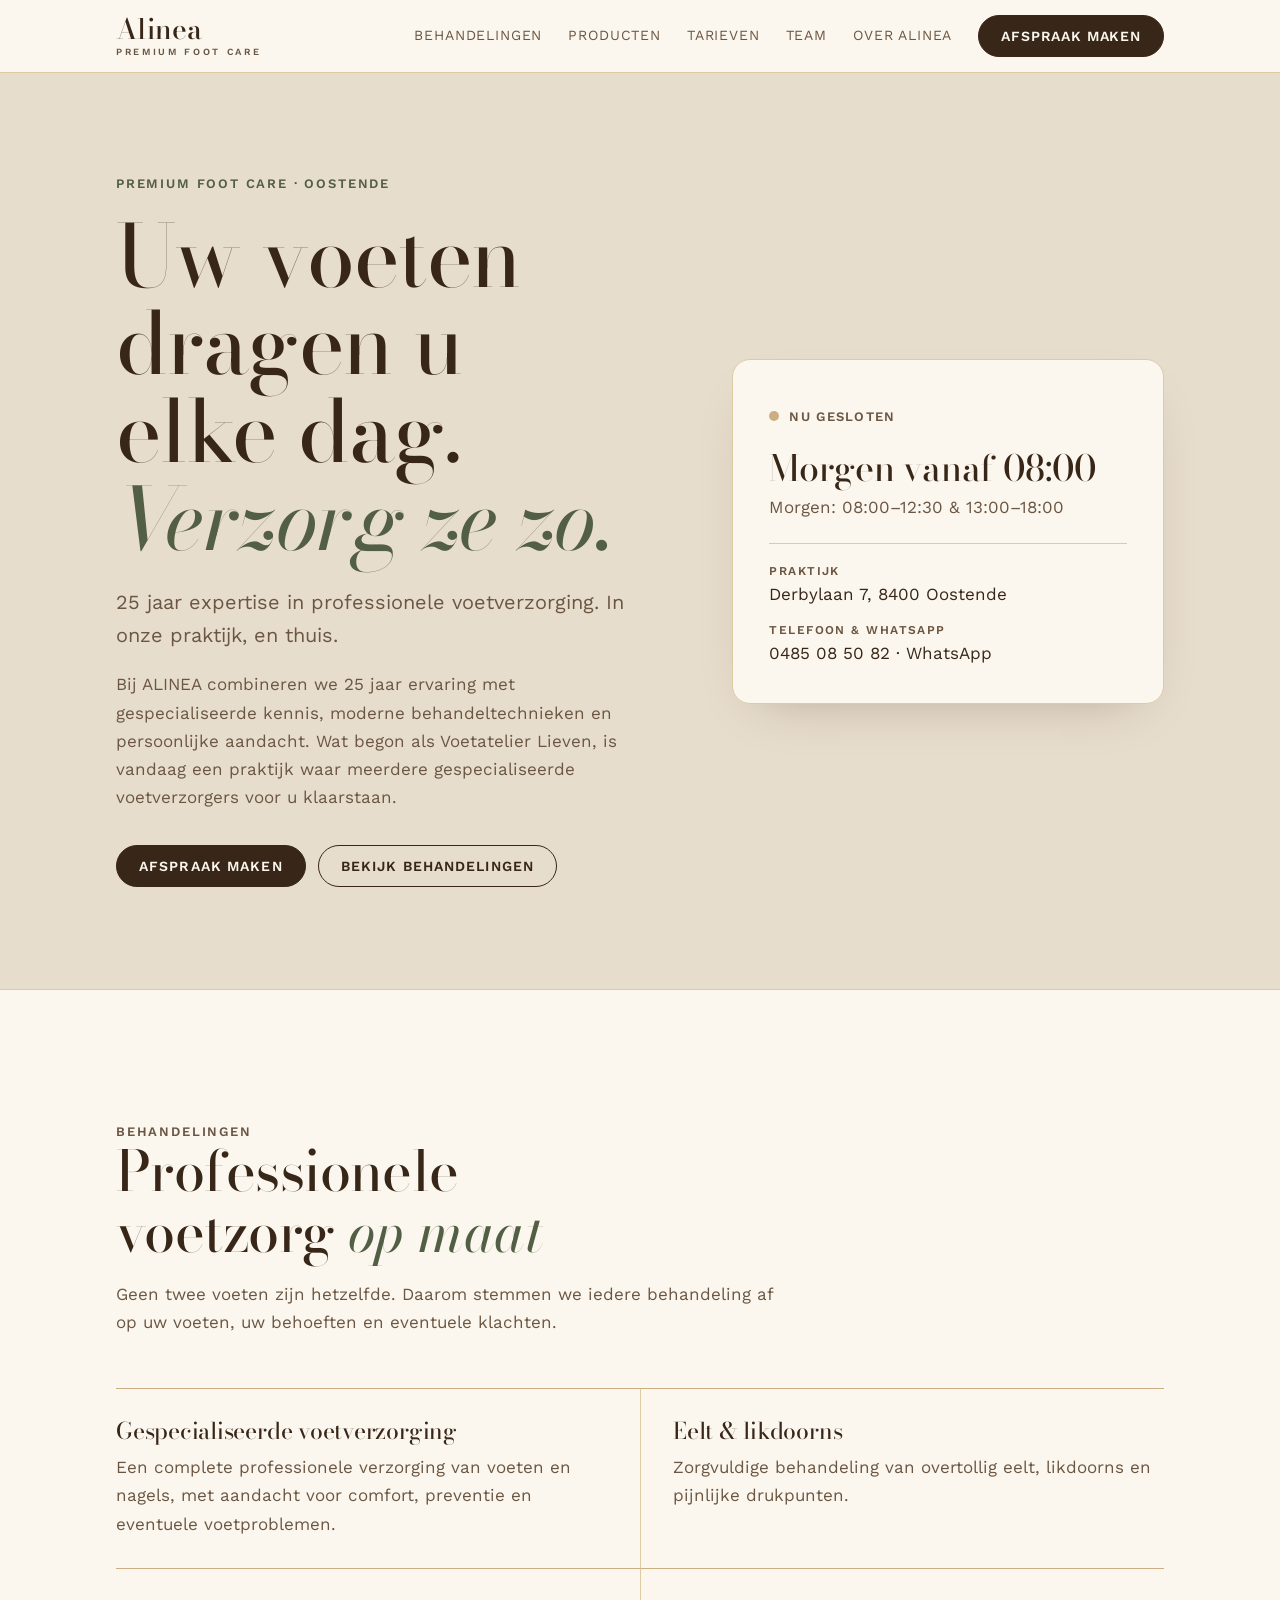
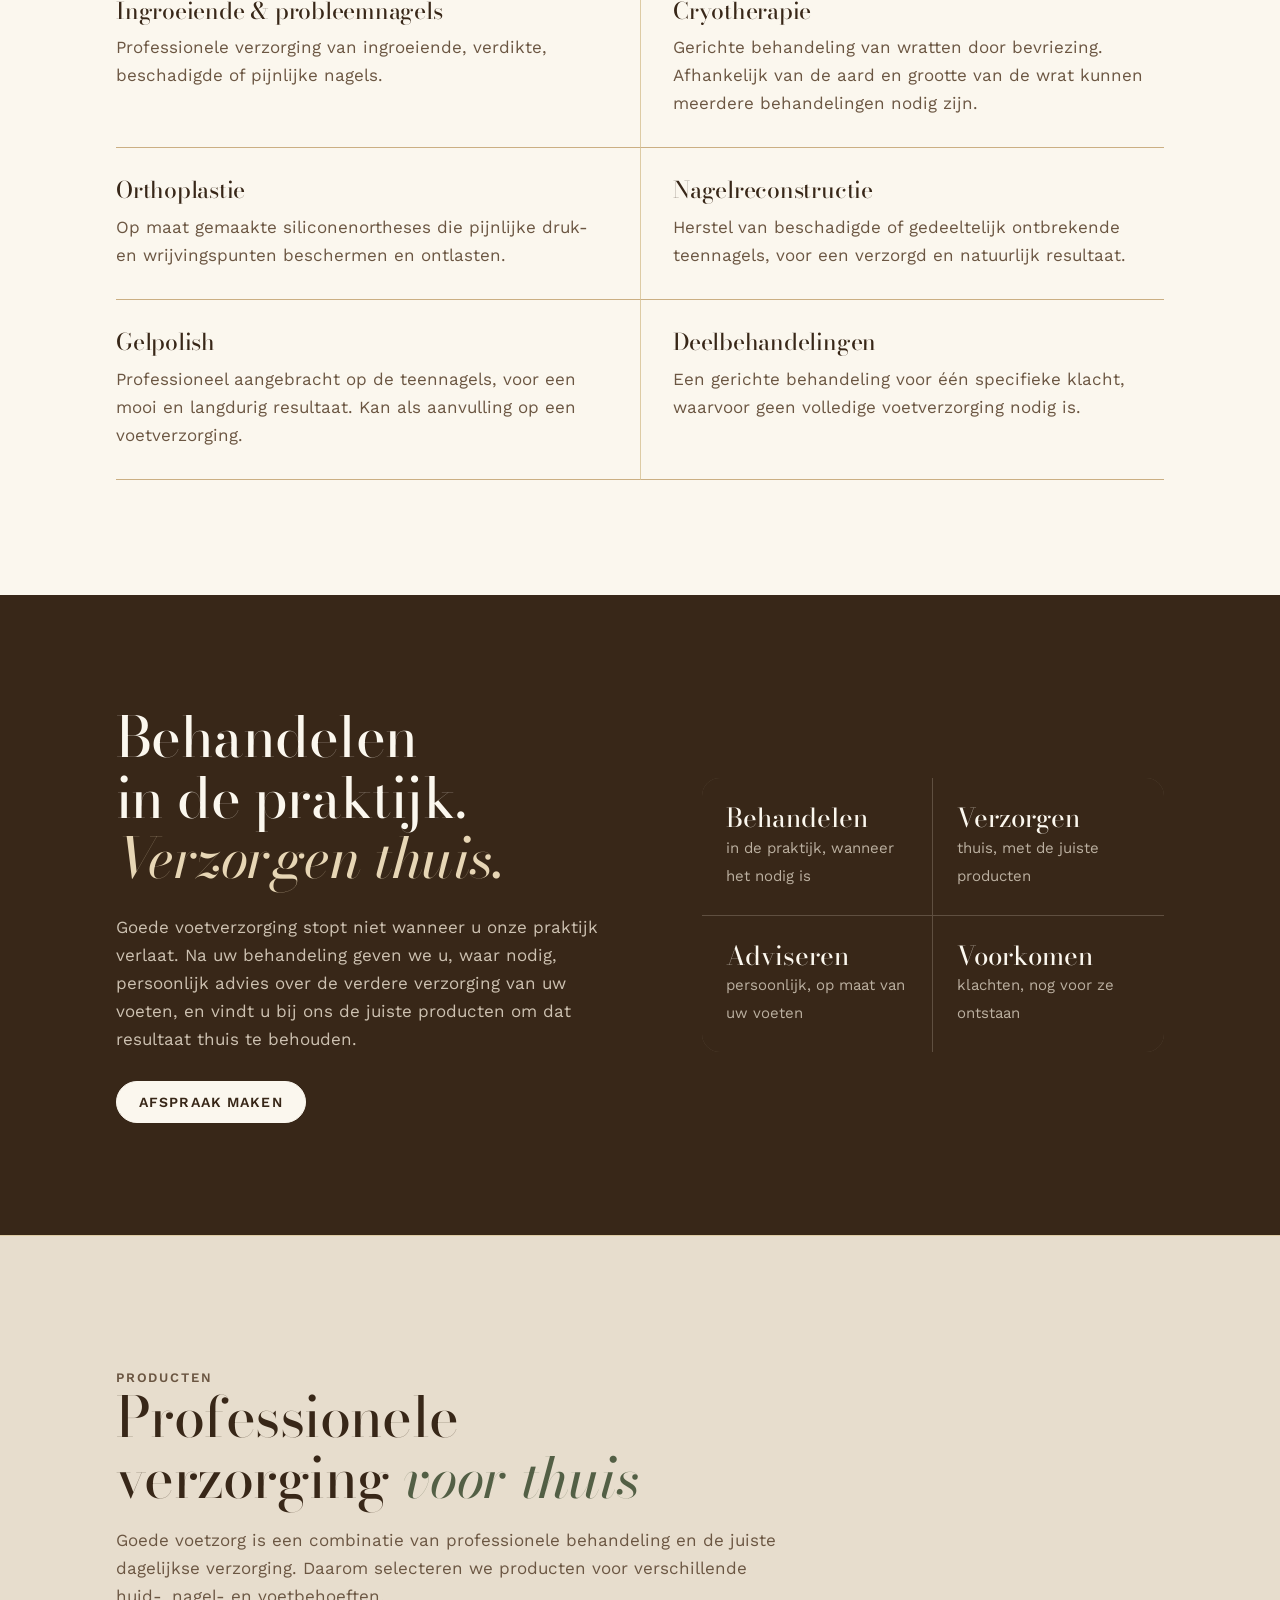
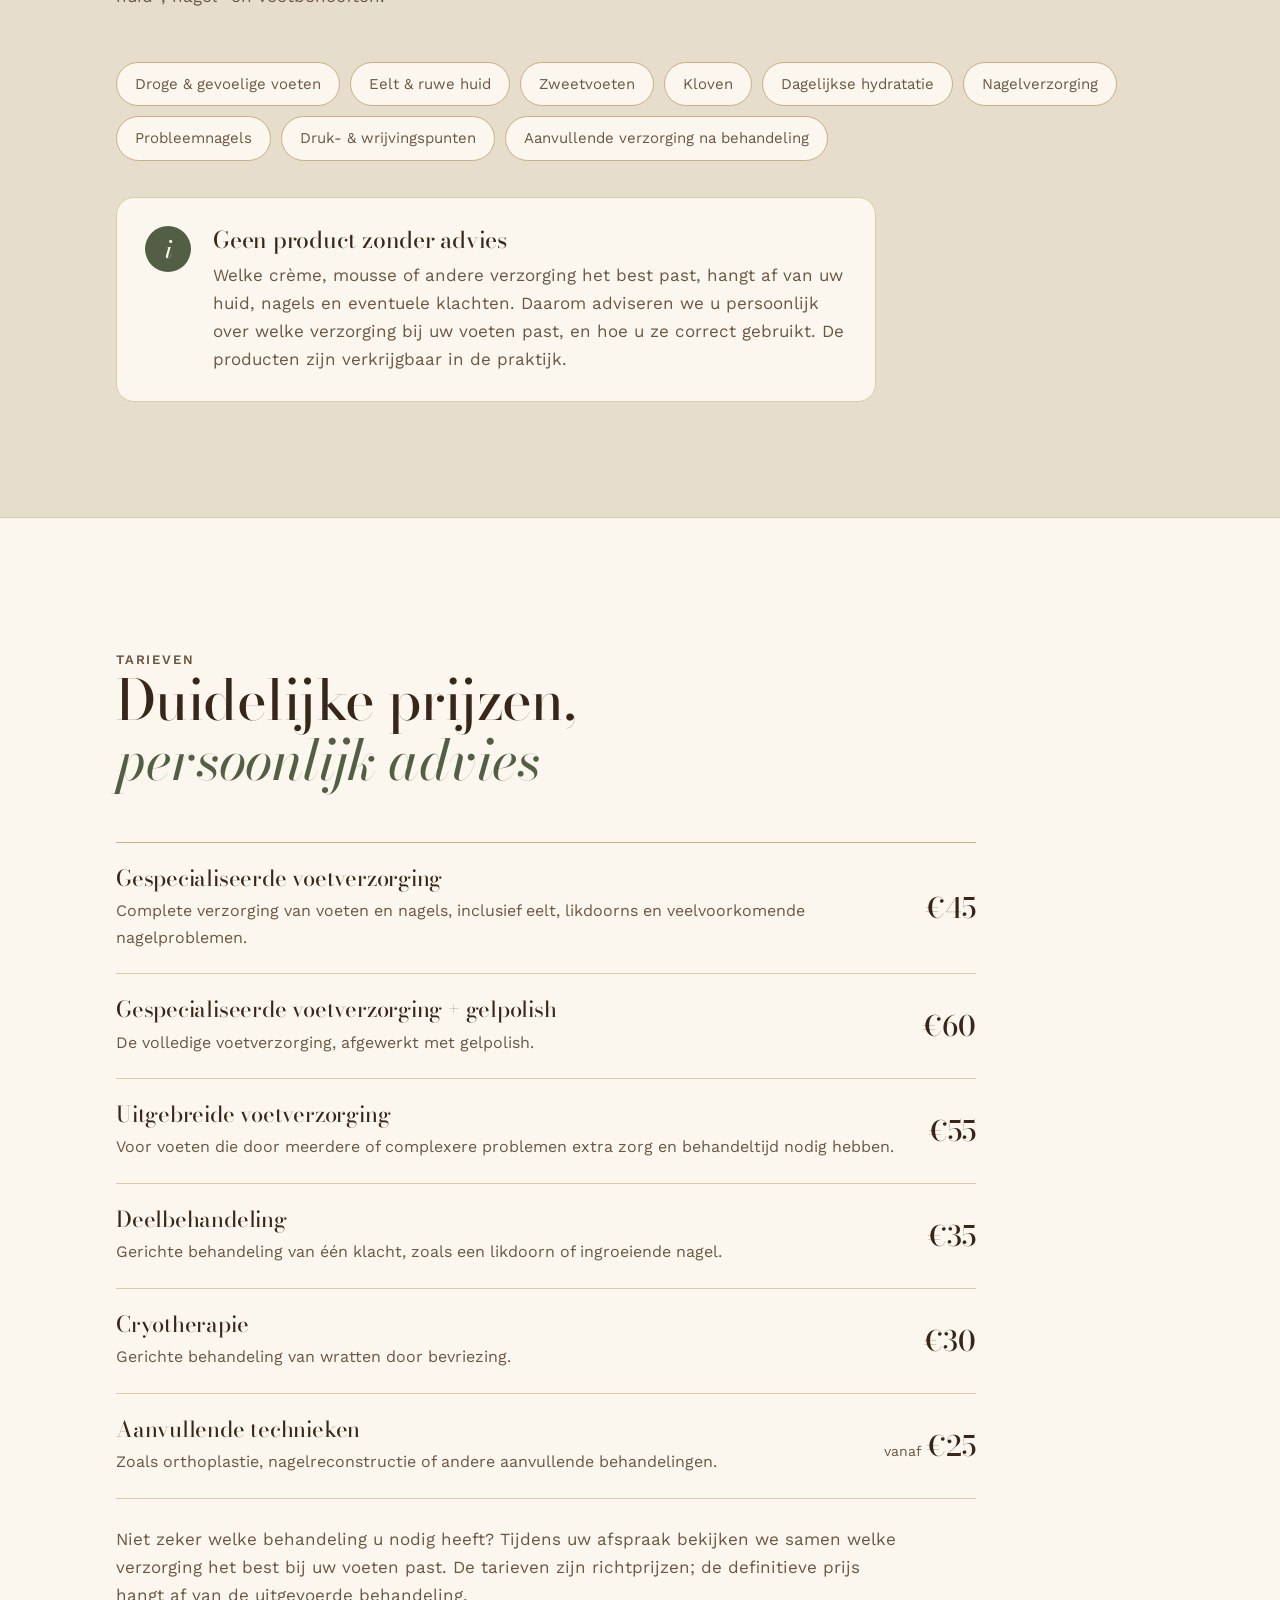
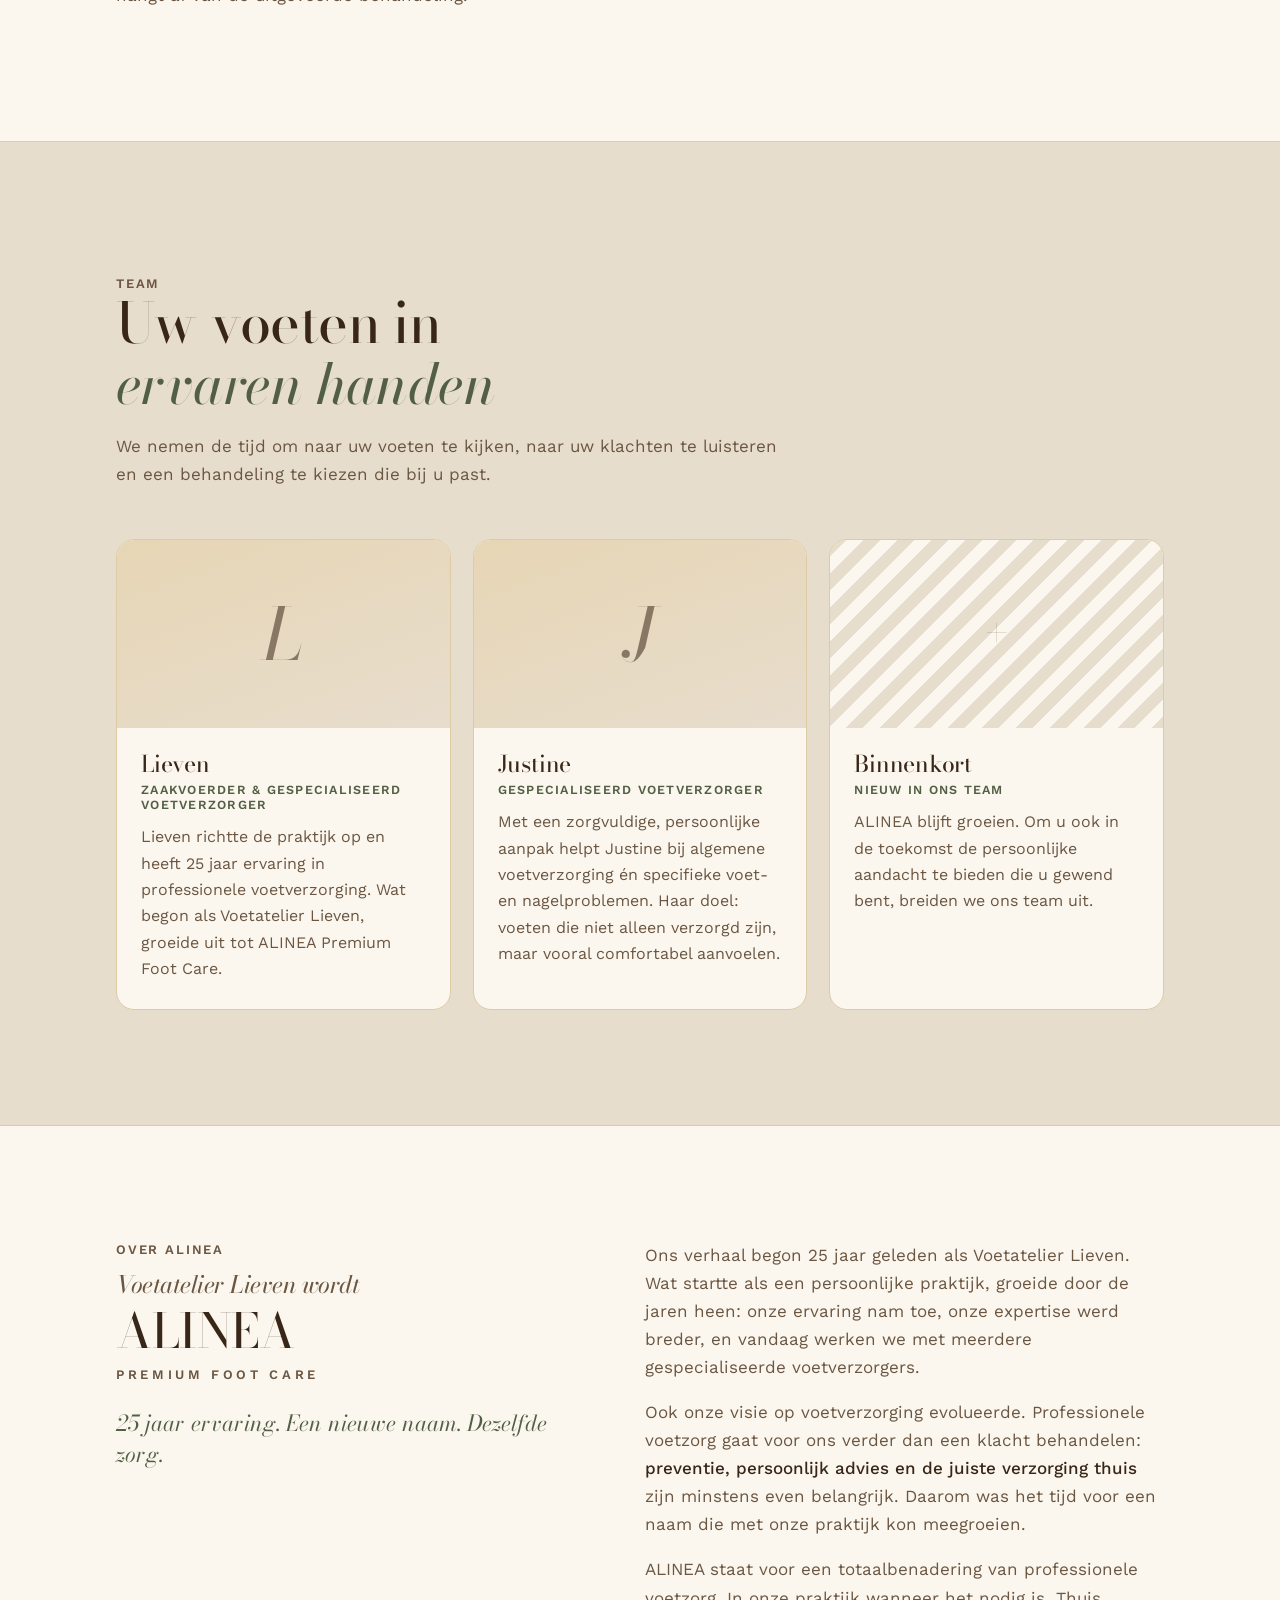
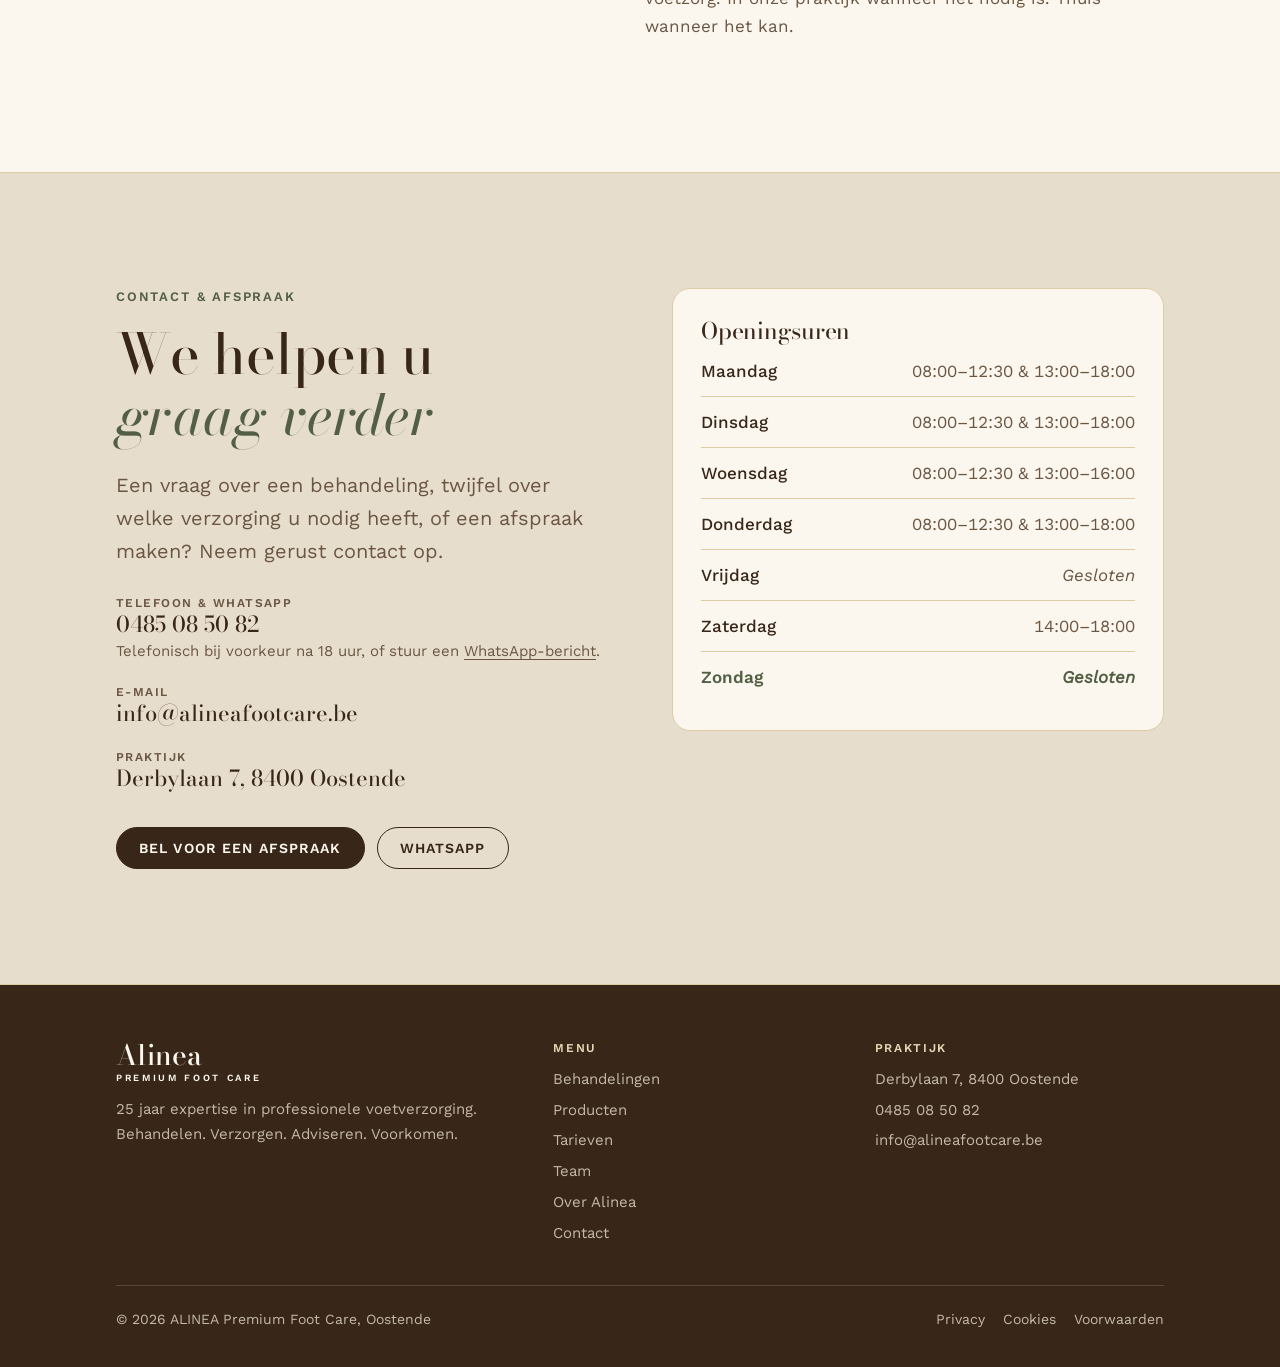
==== index.html @ 74b23170 "Nieuwe site ALINEA Premium Foot Care Statische site op basis van de vorige index2.html: zelfde inhou" ====
<!doctype html>
<html lang="nl-BE">
<head>
<meta charset="utf-8">
<meta name="viewport" content="width=device-width, initial-scale=1">
<title>ALINEA Premium Foot Care — Voetverzorging in Oostende</title>
<meta name="description" content="ALINEA Premium Foot Care in Oostende: 25 jaar expertise in professionele voetverzorging. Eelt en likdoorns, ingroeiende nagels, cryotherapie, orthoplastie, nagelreconstructie en gelpolish. Voorheen Voetatelier Lieven.">
<link rel="canonical" href="https://www.alineafootcare.be/">
<meta property="og:type" content="website">
<meta property="og:locale" content="nl_BE">
<meta property="og:url" content="https://www.alineafootcare.be/">
<meta property="og:title" content="ALINEA Premium Foot Care — Oostende">
<meta property="og:description" content="25 jaar expertise in professionele voetverzorging, in Oostende. Behandelen, verzorgen, adviseren, voorkomen.">
<meta property="og:image" content="https://www.alineafootcare.be/og-image.jpg">
<meta property="og:image:width" content="1200">
<meta property="og:image:height" content="630">
<meta name="twitter:card" content="summary_large_image">
<meta name="theme-color" content="#e7ddcd">
<link rel="icon" href="./favicon.ico" sizes="32x32 48x48">
<link rel="icon" href="./favicon.svg" type="image/svg+xml">
<link rel="apple-touch-icon" href="./apple-touch-icon.png">
<link rel="manifest" href="./site.webmanifest">
<link rel="preload" href="./assets/fonts/bodoni-moda.woff2" as="font" type="font/woff2" crossorigin>
<link rel="preload" href="./assets/fonts/work-sans.woff2" as="font" type="font/woff2" crossorigin>
<link rel="stylesheet" href="./assets/style.css">
<script src="./assets/site.js" defer></script>
<script type="application/ld+json">
{
  "@context": "https://schema.org",
  "@type": "HealthAndBeautyBusiness",
  "name": "ALINEA Premium Foot Care",
  "alternateName": "Voetatelier Lieven",
  "url": "https://www.alineafootcare.be/",
  "image": "https://www.alineafootcare.be/og-image.jpg",
  "logo": "https://www.alineafootcare.be/icon-512.png",
  "telephone": "+32485085082",
  "email": "info@alineafootcare.be",
  "priceRange": "€25–€60",
  "address": { "@type": "PostalAddress", "streetAddress": "Derbylaan 7", "postalCode": "8400", "addressLocality": "Oostende", "addressCountry": "BE" },
  "openingHoursSpecification": [
    { "@type": "OpeningHoursSpecification", "dayOfWeek": ["Monday", "Tuesday", "Thursday"], "opens": "08:00", "closes": "12:30" },
    { "@type": "OpeningHoursSpecification", "dayOfWeek": ["Monday", "Tuesday", "Thursday"], "opens": "13:00", "closes": "18:00" },
    { "@type": "OpeningHoursSpecification", "dayOfWeek": ["Wednesday"], "opens": "08:00", "closes": "12:30" },
    { "@type": "OpeningHoursSpecification", "dayOfWeek": ["Wednesday"], "opens": "13:00", "closes": "16:00" },
    { "@type": "OpeningHoursSpecification", "dayOfWeek": ["Saturday"], "opens": "14:00", "closes": "18:00" }
  ]
}
</script>
</head>
<body>
<a class="skip" href="#main">Naar de inhoud</a>

<header class="site-head">
  <div class="wrap">
    <a class="brand" href="#top" aria-label="ALINEA Premium Foot Care, naar boven"><b>Alinea</b><small>PREMIUM FOOT CARE</small></a>
    <button class="menu-toggle" type="button" aria-expanded="false" aria-controls="nav">Menu</button>
    <nav class="nav" id="nav" aria-label="Hoofdnavigatie">
      <a href="#behandelingen">Behandelingen</a>
      <a href="#producten">Producten</a>
      <a href="#tarieven">Tarieven</a>
      <a href="#team">Team</a>
      <a href="#over">Over Alinea</a>
      <a class="btn" href="#contact">Afspraak maken</a>
    </nav>
  </div>
</header>

<main id="main">

  <section class="hero" id="top" aria-labelledby="h-hero">
    <div class="wrap">
      <div>
        <p class="eyebrow">Premium Foot Care · Oostende</p>
        <h1 id="h-hero">Uw voeten dragen u elke dag. <em>Verzorg ze zo.</em></h1>
        <p class="lede">25 jaar expertise in professionele voetverzorging. In onze praktijk, en thuis.</p>
        <p>Bij ALINEA combineren we 25 jaar ervaring met gespecialiseerde kennis, moderne behandeltechnieken en persoonlijke aandacht. Wat begon als Voetatelier Lieven, is vandaag een praktijk waar meerdere gespecialiseerde voetverzorgers voor u klaarstaan.</p>
        <div class="cta">
          <a class="btn" href="#contact">Afspraak maken</a>
          <a class="btn ghost" href="#behandelingen">Bekijk behandelingen</a>
        </div>
      </div>

      <aside class="today" data-today aria-label="Openingsuren en contact">
        <p class="state">Openingsuren</p>
        <h2>Ma, di, do 08:00–18:00</h2>
        <p class="hours">Wo tot 16:00 · za 14:00–18:00 · middagpauze 12:30–13:00</p>
        <dl>
          <div><dt>Praktijk</dt><dd><a href="https://www.google.com/maps/search/?api=1&amp;query=Derbylaan+7+8400+Oostende" rel="noopener">Derbylaan 7, 8400 Oostende</a></dd></div>
          <div><dt>Telefoon &amp; WhatsApp</dt><dd><a href="tel:+32485085082">0485 08 50 82</a> · <a href="https://wa.me/32485085082" rel="noopener">WhatsApp</a></dd></div>
        </dl>
      </aside>
    </div>
  </section>

  <section class="section" id="behandelingen" aria-labelledby="h-beh">
    <div class="wrap">
      <div class="section-head">
        <p class="eyebrow">Behandelingen</p>
        <h2 id="h-beh">Professionele voetzorg <em>op maat</em></h2>
        <p>Geen twee voeten zijn hetzelfde. Daarom stemmen we iedere behandeling af op uw voeten, uw behoeften en eventuele klachten.</p>
      </div>
      <ul class="treatments">
        <li><h3>Gespecialiseerde voetverzorging</h3><p>Een complete professionele verzorging van voeten en nagels, met aandacht voor comfort, preventie en eventuele voetproblemen.</p></li>
        <li><h3>Eelt &amp; likdoorns</h3><p>Zorgvuldige behandeling van overtollig eelt, likdoorns en pijnlijke drukpunten.</p></li>
        <li><h3>Ingroeiende &amp; probleemnagels</h3><p>Professionele verzorging van ingroeiende, verdikte, beschadigde of pijnlijke nagels.</p></li>
        <li><h3>Cryotherapie</h3><p>Gerichte behandeling van wratten door bevriezing. Afhankelijk van de aard en grootte van de wrat kunnen meerdere behandelingen nodig zijn.</p></li>
        <li><h3>Orthoplastie</h3><p>Op maat gemaakte siliconenortheses die pijnlijke druk- en wrijvingspunten beschermen en ontlasten.</p></li>
        <li><h3>Nagelreconstructie</h3><p>Herstel van beschadigde of gedeeltelijk ontbrekende teennagels, voor een verzorgd en natuurlijk resultaat.</p></li>
        <li><h3>Gelpolish</h3><p>Professioneel aangebracht op de teennagels, voor een mooi en langdurig resultaat. Kan als aanvulling op een voetverzorging.</p></li>
        <li><h3>Deelbehandelingen</h3><p>Een gerichte behandeling voor één specifieke klacht, waarvoor geen volledige voetverzorging nodig is.</p></li>
      </ul>
    </div>
  </section>

  <section class="band" aria-labelledby="h-band">
    <div class="wrap">
      <div>
        <h2 id="h-band">Behandelen in de praktijk. <em>Verzorgen thuis.</em></h2>
        <p>Goede voetverzorging stopt niet wanneer u onze praktijk verlaat. Na uw behandeling geven we u, waar nodig, persoonlijk advies over de verdere verzorging van uw voeten, en vindt u bij ons de juiste producten om dat resultaat thuis te behouden.</p>
        <a class="btn light" href="#contact">Afspraak maken</a>
      </div>
      <ul class="pillars" aria-label="Onze aanpak">
        <li><b>Behandelen</b><span>in de praktijk, wanneer het nodig is</span></li>
        <li><b>Verzorgen</b><span>thuis, met de juiste producten</span></li>
        <li><b>Adviseren</b><span>persoonlijk, op maat van uw voeten</span></li>
        <li><b>Voorkomen</b><span>klachten, nog voor ze ontstaan</span></li>
      </ul>
    </div>
  </section>

  <section class="section alt" id="producten" aria-labelledby="h-prod">
    <div class="wrap">
      <div class="section-head">
        <p class="eyebrow">Producten</p>
        <h2 id="h-prod">Professionele verzorging <em>voor thuis</em></h2>
        <p>Goede voetzorg is een combinatie van professionele behandeling en de juiste dagelijkse verzorging. Daarom selecteren we producten voor verschillende huid-, nagel- en voetbehoeften.</p>
      </div>
      <ul class="chips" aria-label="Productgroepen">
        <li>Droge &amp; gevoelige voeten</li><li>Eelt &amp; ruwe huid</li><li>Zweetvoeten</li><li>Kloven</li><li>Dagelijkse hydratatie</li>
        <li>Nagelverzorging</li><li>Probleemnagels</li><li>Druk- &amp; wrijvingspunten</li><li>Aanvullende verzorging na behandeling</li>
      </ul>
      <div class="advice">
        <span class="mark" aria-hidden="true">i</span>
        <div>
          <h3>Geen product zonder advies</h3>
          <p>Welke crème, mousse of andere verzorging het best past, hangt af van uw huid, nagels en eventuele klachten. Daarom adviseren we u persoonlijk over welke verzorging bij uw voeten past, en hoe u ze correct gebruikt. De producten zijn verkrijgbaar in de praktijk.</p>
        </div>
      </div>
    </div>
  </section>

  <section class="section" id="tarieven" aria-labelledby="h-tar">
    <div class="wrap">
      <div class="section-head">
        <p class="eyebrow">Tarieven</p>
        <h2 id="h-tar">Duidelijke prijzen, <em>persoonlijk advies</em></h2>
      </div>
      <ul class="prices">
        <li><h3>Gespecialiseerde voetverzorging</h3><p>Complete verzorging van voeten en nagels, inclusief eelt, likdoorns en veelvoorkomende nagelproblemen.</p><span class="price">€45</span></li>
        <li><h3>Gespecialiseerde voetverzorging + gelpolish</h3><p>De volledige voetverzorging, afgewerkt met gelpolish.</p><span class="price">€60</span></li>
        <li><h3>Uitgebreide voetverzorging</h3><p>Voor voeten die door meerdere of complexere problemen extra zorg en behandeltijd nodig hebben.</p><span class="price">€55</span></li>
        <li><h3>Deelbehandeling</h3><p>Gerichte behandeling van één klacht, zoals een likdoorn of ingroeiende nagel.</p><span class="price">€35</span></li>
        <li><h3>Cryotherapie</h3><p>Gerichte behandeling van wratten door bevriezing.</p><span class="price">€30</span></li>
        <li><h3>Aanvullende technieken</h3><p>Zoals orthoplastie, nagelreconstructie of andere aanvullende behandelingen.</p><span class="price"><small>vanaf</small>€25</span></li>
      </ul>
      <p class="note">Niet zeker welke behandeling u nodig heeft? Tijdens uw afspraak bekijken we samen welke verzorging het best bij uw voeten past. De tarieven zijn richtprijzen; de definitieve prijs hangt af van de uitgevoerde behandeling.</p>
    </div>
  </section>

  <section class="section alt" id="team" aria-labelledby="h-team">
    <div class="wrap">
      <div class="section-head">
        <p class="eyebrow">Team</p>
        <h2 id="h-team">Uw voeten in <em>ervaren handen</em></h2>
        <p>We nemen de tijd om naar uw voeten te kijken, naar uw klachten te luisteren en een behandeling te kiezen die bij u past.</p>
      </div>
      <ul class="team">
        <li>
          <div class="ph" aria-hidden="true">L</div>
          <div class="body"><h3>Lieven</h3><p class="role">Zaakvoerder &amp; gespecialiseerd voetverzorger</p><p>Lieven richtte de praktijk op en heeft 25 jaar ervaring in professionele voetverzorging. Wat begon als Voetatelier Lieven, groeide uit tot ALINEA Premium Foot Care.</p></div>
        </li>
        <li>
          <div class="ph" aria-hidden="true">J</div>
          <div class="body"><h3>Justine</h3><p class="role">Gespecialiseerd voetverzorger</p><p>Met een zorgvuldige, persoonlijke aanpak helpt Justine bij algemene voetverzorging én specifieke voet- en nagelproblemen. Haar doel: voeten die niet alleen verzorgd zijn, maar vooral comfortabel aanvoelen.</p></div>
        </li>
        <li>
          <div class="ph future" aria-hidden="true">+</div>
          <div class="body"><h3>Binnenkort</h3><p class="role">Nieuw in ons team</p><p>ALINEA blijft groeien. Om u ook in de toekomst de persoonlijke aandacht te bieden die u gewend bent, breiden we ons team uit.</p></div>
        </li>
      </ul>
    </div>
  </section>

  <section class="section" id="over" aria-labelledby="h-over">
    <div class="wrap story">
      <div>
        <p class="eyebrow">Over Alinea</p>
        <h2 class="rename" id="h-over"><span>Voetatelier Lieven wordt</span>ALINEA<small>Premium Foot Care</small></h2>
        <p class="tag">25 jaar ervaring. Een nieuwe naam. Dezelfde zorg.</p>
      </div>
      <div>
        <p>Ons verhaal begon 25 jaar geleden als Voetatelier Lieven. Wat startte als een persoonlijke praktijk, groeide door de jaren heen: onze ervaring nam toe, onze expertise werd breder, en vandaag werken we met meerdere gespecialiseerde voetverzorgers.</p>
        <p>Ook onze visie op voetverzorging evolueerde. Professionele voetzorg gaat voor ons verder dan een klacht behandelen: <strong>preventie, persoonlijk advies en de juiste verzorging thuis</strong> zijn minstens even belangrijk. Daarom was het tijd voor een naam die met onze praktijk kon meegroeien.</p>
        <p>ALINEA staat voor een totaalbenadering van professionele voetzorg. In onze praktijk wanneer het nodig is. Thuis wanneer het kan.</p>
      </div>
    </div>
  </section>

  <section class="section alt" id="contact" aria-labelledby="h-contact">
    <div class="wrap contact">
      <div>
        <p class="eyebrow">Contact &amp; afspraak</p>
        <h2 id="h-contact">We helpen u <em>graag verder</em></h2>
        <p class="lede">Een vraag over een behandeling, twijfel over welke verzorging u nodig heeft, of een afspraak maken? Neem gerust contact op.</p>
        <ul class="contact-list">
          <li><div class="k">Telefoon &amp; WhatsApp</div><div class="v"><a href="tel:+32485085082">0485 08 50 82</a></div><div class="s">Telefonisch bij voorkeur na 18 uur, of stuur een <a href="https://wa.me/32485085082" rel="noopener">WhatsApp-bericht</a>.</div></li>
          <li><div class="k">E-mail</div><div class="v"><a href="mailto:info@alineafootcare.be">info@alineafootcare.be</a></div></li>
          <li><div class="k">Praktijk</div><div class="v"><a href="https://www.google.com/maps/search/?api=1&amp;query=Derbylaan+7+8400+Oostende" rel="noopener">Derbylaan 7, 8400 Oostende</a></div></li>
        </ul>
        <div class="cta">
          <a class="btn" href="tel:+32485085082">Bel voor een afspraak</a>
          <a class="btn ghost" href="https://wa.me/32485085082" rel="noopener">WhatsApp</a>
        </div>
      </div>
      <div class="hours-card">
        <h3>Openingsuren</h3>
        <table>
          <caption class="vh">Openingsuren per dag</caption>
          <tbody>
            <tr data-day="1"><th scope="row">Maandag</th><td>08:00–12:30 &amp; 13:00–18:00</td></tr>
            <tr data-day="2"><th scope="row">Dinsdag</th><td>08:00–12:30 &amp; 13:00–18:00</td></tr>
            <tr data-day="3"><th scope="row">Woensdag</th><td>08:00–12:30 &amp; 13:00–16:00</td></tr>
            <tr data-day="4"><th scope="row">Donderdag</th><td>08:00–12:30 &amp; 13:00–18:00</td></tr>
            <tr data-day="5"><th scope="row">Vrijdag</th><td class="closed">Gesloten</td></tr>
            <tr data-day="6"><th scope="row">Zaterdag</th><td>14:00–18:00</td></tr>
            <tr data-day="0"><th scope="row">Zondag</th><td class="closed">Gesloten</td></tr>
          </tbody>
        </table>
      </div>
    </div>
  </section>

</main>

<footer class="site-foot">
  <div class="wrap">
    <div class="grid">
      <div>
        <a class="brand" href="#top"><b>Alinea</b><small>PREMIUM FOOT CARE</small></a>
        <p>25 jaar expertise in professionele voetverzorging. Behandelen. Verzorgen. Adviseren. Voorkomen.</p>
      </div>
      <div>
        <h2>Menu</h2>
        <ul><li><a href="#behandelingen">Behandelingen</a></li><li><a href="#producten">Producten</a></li><li><a href="#tarieven">Tarieven</a></li><li><a href="#team">Team</a></li><li><a href="#over">Over Alinea</a></li><li><a href="#contact">Contact</a></li></ul>
      </div>
      <div>
        <h2>Praktijk</h2>
        <ul><li>Derbylaan 7, 8400 Oostende</li><li><a href="tel:+32485085082">0485 08 50 82</a></li><li><a href="mailto:info@alineafootcare.be">info@alineafootcare.be</a></li></ul>
      </div>
    </div>
    <div class="legal">
      <span>© <span id="yr">2026</span> ALINEA Premium Foot Care, Oostende</span>
      <nav aria-label="Juridisch"><a href="./juridisch.html#privacy">Privacy</a><a href="./juridisch.html#cookies">Cookies</a><a href="./juridisch.html#voorwaarden">Voorwaarden</a></nav>
    </div>
  </div>
</footer>
</body>
</html>
---- assets/style.css ----
/* ALINEA Premium Foot Care — alineafootcare.be */

@font-face { font-family: "Bodoni Moda"; font-style: normal; font-weight: 400 800; font-display: swap; src: url("fonts/bodoni-moda.woff2") format("woff2"); }
@font-face { font-family: "Bodoni Moda"; font-style: italic; font-weight: 400 600; font-display: swap; src: url("fonts/bodoni-moda-italic.woff2") format("woff2"); }
@font-face { font-family: "Work Sans"; font-style: normal; font-weight: 300 600; font-display: swap; src: url("fonts/work-sans.woff2") format("woff2"); }
@font-face { font-family: "Work Sans"; font-style: italic; font-weight: 400; font-display: swap; src: url("fonts/work-sans-italic.woff2") format("woff2"); }

:root {
  --cream: #e7ddcd;
  --cream-deep: #e7d6b5;
  --paper: #fbf7ee;
  --ink: #382718;
  --ink-soft: #6b5642;
  --line: #cbaf83;
  --line-soft: #ddcba4;
  --accent: #535f45;
  --accent-soft: #7c8968;

  --serif: "Bodoni Moda", Didot, "Bodoni 72", Georgia, serif;
  --sans: "Work Sans", system-ui, -apple-system, "Segoe UI", sans-serif;

  --gutter: clamp(18px, 5vw, 56px);
  --max: 1160px;
  --radius: 18px;
}

*, *::before, *::after { box-sizing: border-box; }
html { -webkit-text-size-adjust: 100%; scroll-behavior: smooth; scroll-padding-top: 84px; }
@media (prefers-reduced-motion: reduce) { html { scroll-behavior: auto; } }
body { margin: 0; background: var(--paper); color: var(--ink); font: 400 17px/1.65 var(--sans); -webkit-font-smoothing: antialiased; }
img { max-width: 100%; height: auto; display: block; }
a { color: inherit; text-decoration-thickness: 1px; text-underline-offset: .2em; }
a:hover { color: var(--accent); }
:focus-visible { outline: 2px solid var(--accent); outline-offset: 3px; border-radius: 4px; }
::selection { background: var(--accent); color: var(--paper); }
.skip { position: absolute; left: -999px; top: 8px; z-index: 60; background: var(--ink); color: var(--paper); padding: 8px 14px; border-radius: 999px; }
.skip:focus { left: 8px; }
.vh { position: absolute; width: 1px; height: 1px; overflow: hidden; clip: rect(0 0 0 0); white-space: nowrap; }

.wrap { max-width: var(--max); margin: 0 auto; padding: 0 var(--gutter); }

h1, h2, h3 { font-family: var(--serif); font-weight: 450; letter-spacing: -0.01em; margin: 0; font-variation-settings: "opsz" 72; text-wrap: balance; }
h1 { font-size: clamp(44px, 7vw, 86px); line-height: 1.02; }
h2 { font-size: clamp(34px, 4.6vw, 56px); line-height: 1.08; }
h3 { font-size: 23px; line-height: 1.25; font-variation-settings: "opsz" 28; }
h1 em, h2 em { font-style: italic; color: var(--accent); }
.eyebrow { font: 600 13px/1.4 var(--sans); letter-spacing: .14em; text-transform: uppercase; color: var(--accent); margin: 0 0 18px; }
.lede { font-size: clamp(18px, 1.8vw, 20px); color: var(--ink-soft); max-width: 34em; margin: 24px 0 0; }
.muted { color: var(--ink-soft); }

/* ---------- header ---------- */
.site-head { position: sticky; top: 0; z-index: 30; background: color-mix(in srgb, var(--paper) 90%, transparent); backdrop-filter: blur(10px); -webkit-backdrop-filter: blur(10px); border-bottom: 1px solid var(--line-soft); }
.site-head .wrap { display: flex; align-items: center; justify-content: space-between; gap: 20px; height: 72px; }
.brand { display: inline-flex; flex-direction: column; text-decoration: none; line-height: 1; }
.brand b { font: 500 28px/1 var(--serif); letter-spacing: .01em; }
.brand small { font: 600 9.5px/1 var(--sans); letter-spacing: .28em; margin-top: 4px; color: var(--ink-soft); }
.brand:hover { color: var(--ink); }
.nav { display: flex; align-items: center; gap: 26px; }
.nav a { text-decoration: none; font-size: 14px; letter-spacing: .06em; text-transform: uppercase; color: var(--ink-soft); }
.nav a:hover { color: var(--ink); }
.nav a.btn, .nav a.btn:hover { color: var(--paper); }
.btn { display: inline-flex; align-items: center; gap: 12px; padding: 13px 22px; border-radius: 999px; background: var(--ink); color: var(--paper); text-decoration: none; font: 600 14px/1 var(--sans); letter-spacing: .08em; text-transform: uppercase; border: 1.5px solid var(--ink); transition: background-color .2s, color .2s; }
.btn:hover { background: var(--accent); border-color: var(--accent); color: var(--paper); }
.btn.ghost { background: transparent; color: var(--ink); }
.btn.ghost:hover { background: var(--ink); color: var(--paper); border-color: var(--ink); }
.btn.light { background: var(--paper); color: var(--ink); border-color: var(--paper); }
.btn.light:hover { background: var(--cream-deep); border-color: var(--cream-deep); color: var(--ink); }
.btn svg { width: 16px; height: 16px; flex: none; }
.menu-toggle { display: none; background: none; border: 1.5px solid var(--line); border-radius: 999px; padding: 9px 16px; font: 600 13px var(--sans); letter-spacing: .08em; text-transform: uppercase; color: var(--ink); cursor: pointer; }
@media (max-width: 1020px) {
  .menu-toggle { display: inline-flex; }
  .nav { position: absolute; top: 72px; left: 0; right: 0; flex-direction: column; align-items: stretch; gap: 0; padding: 8px var(--gutter) 20px; background: var(--paper); border-bottom: 1px solid var(--line-soft); display: none; }
  .nav.open { display: flex; }
  .nav a { padding: 14px 0; border-bottom: 1px solid var(--line-soft); font-size: 15px; }
  .nav .btn { margin-top: 16px; justify-content: center; border-bottom: 1.5px solid var(--ink); color: var(--paper); }
}

/* ---------- hero ---------- */
.hero { background: var(--cream); border-bottom: 1px solid var(--line-soft); }
.hero .wrap { display: grid; grid-template-columns: minmax(0, 1.25fr) minmax(0, 1fr); gap: clamp(32px, 6vw, 80px); align-items: center; padding-top: clamp(48px, 8vw, 104px); padding-bottom: clamp(48px, 8vw, 104px); }
.hero .lede + p { color: var(--ink-soft); max-width: 36em; margin: 18px 0 0; }
.cta { display: flex; flex-wrap: wrap; gap: 12px; margin-top: 34px; }
.today { background: var(--paper); border: 1px solid var(--line-soft); border-radius: var(--radius); padding: clamp(24px, 3vw, 36px); box-shadow: 0 20px 50px -30px rgba(56, 39, 24, .35); }
.today .state { display: inline-flex; align-items: center; gap: 10px; font: 600 13px var(--sans); letter-spacing: .1em; text-transform: uppercase; color: var(--ink-soft); }
.today .state::before { content: ""; width: 10px; height: 10px; border-radius: 50%; background: var(--line); }
.today .state.open { color: var(--accent); }
.today .state.open::before { background: var(--accent); box-shadow: 0 0 0 4px color-mix(in srgb, var(--accent) 20%, transparent); }
.today h2 { font-size: clamp(28px, 3vw, 36px); margin: 12px 0 6px; }
.today .hours { font-size: 17px; color: var(--ink-soft); margin: 0 0 22px; }
.today dl { margin: 0; display: grid; gap: 14px; border-top: 1px solid var(--line-soft); padding-top: 20px; }
.today dt { font: 600 12px var(--sans); letter-spacing: .12em; text-transform: uppercase; color: var(--ink-soft); }
.today dd { margin: 2px 0 0; }
.today dd a { text-decoration: none; }
.today dd a:hover { text-decoration: underline; }
@media (max-width: 880px) { .hero .wrap { grid-template-columns: 1fr; } }

/* ---------- sections ---------- */
.section { padding: clamp(64px, 9vw, 120px) 0; }
.section.alt { background: var(--cream); border-top: 1px solid var(--line-soft); border-bottom: 1px solid var(--line-soft); }
.section-head { max-width: 40em; margin-bottom: clamp(32px, 4vw, 52px); }
.section-head p { color: var(--ink-soft); margin: 18px 0 0; }

.treatments { display: grid; grid-template-columns: repeat(2, minmax(0, 1fr)); border-top: 1px solid var(--line); list-style: none; margin: 0; padding: 0; }
.treatments li { padding: 28px 32px 30px 0; border-bottom: 1px solid var(--line); }
.treatments li:nth-child(even) { padding-left: 32px; padding-right: 0; border-left: 1px solid var(--line-soft); }
.treatments p { margin: 8px 0 0; color: var(--ink-soft); }
@media (max-width: 760px) { .treatments { grid-template-columns: 1fr; } .treatments li, .treatments li:nth-child(even) { padding: 24px 0; border-left: 0; } }

.band { background: var(--ink); color: var(--cream); }
.band .wrap { display: grid; grid-template-columns: minmax(0, 1.1fr) minmax(0, 1fr); gap: clamp(28px, 6vw, 80px); align-items: center; padding-top: clamp(64px, 9vw, 112px); padding-bottom: clamp(64px, 9vw, 112px); }
.band h2 { color: var(--paper); margin-bottom: 24px; }
.band h2 em { color: var(--cream-deep); }
.band p { color: color-mix(in srgb, var(--cream) 85%, transparent); margin: 0 0 28px; }
.pillars { display: grid; grid-template-columns: repeat(2, minmax(0, 1fr)); gap: 1px; background: color-mix(in srgb, var(--cream) 22%, transparent); border-radius: var(--radius); overflow: hidden; list-style: none; margin: 0; padding: 0; }
.pillars li { background: var(--ink); padding: 26px 24px; }
.pillars b { display: block; font: 450 26px/1.1 var(--serif); color: var(--paper); }
.pillars span { font-size: 15px; color: color-mix(in srgb, var(--cream) 75%, transparent); }
@media (max-width: 880px) { .band .wrap { grid-template-columns: 1fr; } }

.chips { display: flex; flex-wrap: wrap; gap: 10px; list-style: none; margin: 0; padding: 0; }
.chips li { padding: 9px 18px; border: 1px solid var(--line); border-radius: 999px; background: var(--paper); font-size: 15px; color: var(--ink-soft); }
.advice { margin-top: 36px; display: grid; grid-template-columns: auto 1fr; gap: 22px; align-items: start; background: var(--paper); border: 1px solid var(--line-soft); border-radius: var(--radius); padding: 28px; max-width: 760px; }
.advice .mark { width: 46px; height: 46px; border-radius: 50%; background: var(--accent); color: var(--paper); display: grid; place-items: center; font: italic 500 24px var(--serif); }
.advice h3 { margin-bottom: 6px; }
.advice p { margin: 0; color: var(--ink-soft); }

/* prices */
.prices { list-style: none; margin: 0; padding: 0; border-top: 1px solid var(--line); max-width: 860px; }
.prices li { display: grid; grid-template-columns: 1fr auto; gap: 6px 32px; padding: 22px 0; border-bottom: 1px solid var(--line-soft); }
.prices h3 { font-size: 22px; }
.prices p { margin: 0; color: var(--ink-soft); grid-column: 1; font-size: 16px; }
.prices .price { grid-column: 2; grid-row: 1 / span 2; align-self: center; font: 500 28px/1 var(--serif); white-space: nowrap; }
.prices .price small { font: 400 14px var(--sans); color: var(--ink-soft); margin-right: 4px; }
.note { margin-top: 26px; color: var(--ink-soft); max-width: 46em; }

/* team */
.team { display: grid; grid-template-columns: repeat(3, minmax(0, 1fr)); gap: 22px; list-style: none; margin: 0; padding: 0; }
.team li { background: var(--paper); border: 1px solid var(--line-soft); border-radius: var(--radius); overflow: hidden; }
.team .ph { aspect-ratio: 16 / 9; background: linear-gradient(160deg, var(--cream-deep), var(--cream)); display: grid; place-items: center; font: italic 400 72px/1 var(--serif); color: color-mix(in srgb, var(--ink) 55%, transparent); }
.team .ph.future { background: repeating-linear-gradient(135deg, var(--cream) 0 12px, var(--paper) 12px 24px); font-size: 48px; font-style: normal; color: var(--ink-soft); }
.team .body { padding: 22px 24px 26px; }
.team .role { font: 600 12.5px var(--sans); letter-spacing: .1em; text-transform: uppercase; color: var(--accent); margin: 4px 0 12px; }
.team p { margin: 0; color: var(--ink-soft); font-size: 16px; }
@media (max-width: 900px) { .team { grid-template-columns: 1fr; max-width: 520px; } }

/* story */
.story { display: grid; grid-template-columns: minmax(0, 1fr) minmax(0, 1.15fr); gap: clamp(32px, 6vw, 80px); align-items: start; }
.story .rename { font: 450 clamp(30px, 4vw, 48px)/1.1 var(--serif); margin: 0; }
.story .rename span { display: block; font-size: .5em; font-style: italic; color: var(--ink-soft); margin-bottom: 6px; }
.story .rename small { display: block; font: 600 13px var(--sans); letter-spacing: .28em; text-transform: uppercase; color: var(--ink-soft); margin-top: 10px; }
.story .tag { margin: 26px 0 0; font: italic 400 22px/1.4 var(--serif); color: var(--accent); }
.story p { color: var(--ink-soft); margin: 0 0 1em; }
.story p strong { color: var(--ink); font-weight: 500; }
@media (max-width: 880px) { .story { grid-template-columns: 1fr; } }

/* contact */
.contact { display: grid; grid-template-columns: minmax(0, 1fr) minmax(0, 1fr); gap: clamp(28px, 5vw, 64px); align-items: start; }
.contact-list { list-style: none; margin: 28px 0 0; padding: 0; display: grid; gap: 22px; }
.contact-list .k { font: 600 12px var(--sans); letter-spacing: .12em; text-transform: uppercase; color: var(--ink-soft); }
.contact-list .v { font: 450 22px/1.3 var(--serif); }
.contact-list .v a { text-decoration: none; }
.contact-list .v a:hover { text-decoration: underline; }
.contact-list .s { font-size: 15px; color: var(--ink-soft); }
.hours-card { background: var(--paper); border: 1px solid var(--line-soft); border-radius: var(--radius); padding: 28px; }
.hours-card table { width: 100%; border-collapse: collapse; font-variant-numeric: tabular-nums; }
.hours-card th { text-align: left; font-weight: 500; padding: 11px 0; border-bottom: 1px solid var(--line-soft); }
.hours-card td { text-align: right; padding: 11px 0; border-bottom: 1px solid var(--line-soft); color: var(--ink-soft); }
.hours-card tr:last-child th, .hours-card tr:last-child td { border-bottom: 0; }
.hours-card tr.is-today th, .hours-card tr.is-today td { color: var(--accent); font-weight: 600; }
.hours-card .closed { font-style: italic; }
@media (max-width: 880px) { .contact { grid-template-columns: 1fr; } }

/* footer */
.site-foot { background: var(--ink); color: color-mix(in srgb, var(--cream) 80%, transparent); padding: 56px 0 36px; font-size: 15px; }
.site-foot .grid { display: grid; grid-template-columns: 1.4fr 1fr 1fr; gap: 32px; }
.site-foot .brand b, .site-foot .brand small { color: var(--paper); }
.site-foot h2 { font: 600 12px var(--sans); letter-spacing: .14em; text-transform: uppercase; color: var(--cream-deep); margin: 0 0 12px; }
.site-foot ul { list-style: none; margin: 0; padding: 0; display: grid; gap: 6px; }
.site-foot a { text-decoration: none; color: inherit; }
.site-foot a:hover { color: var(--paper); text-decoration: underline; }
.site-foot .legal { margin-top: 40px; padding-top: 22px; border-top: 1px solid color-mix(in srgb, var(--cream) 18%, transparent); display: flex; flex-wrap: wrap; justify-content: space-between; gap: 10px 24px; font-size: 14px; }
.site-foot .legal nav { display: flex; gap: 18px; flex-wrap: wrap; }
@media (max-width: 760px) { .site-foot .grid { grid-template-columns: 1fr; } }

/* document pages */
.doc { max-width: 760px; padding-top: clamp(48px, 7vw, 88px); padding-bottom: clamp(56px, 8vw, 96px); }
.doc h1 { font-size: clamp(40px, 5.6vw, 64px); margin-bottom: 14px; }
.doc h2 { font-size: clamp(28px, 3.4vw, 38px); margin: 52px 0 12px; }
.doc h3 { margin: 28px 0 6px; font-size: 21px; }
.doc p, .doc li { color: var(--ink-soft); }
.doc .updated { margin-top: 48px; font-size: 14px; }

/* 404 */
.lost { text-align: center; padding: clamp(80px, 14vw, 160px) 0; }
.lost p { color: var(--ink-soft); max-width: 30em; margin: 18px auto 30px; }
.lost .cta { justify-content: center; }
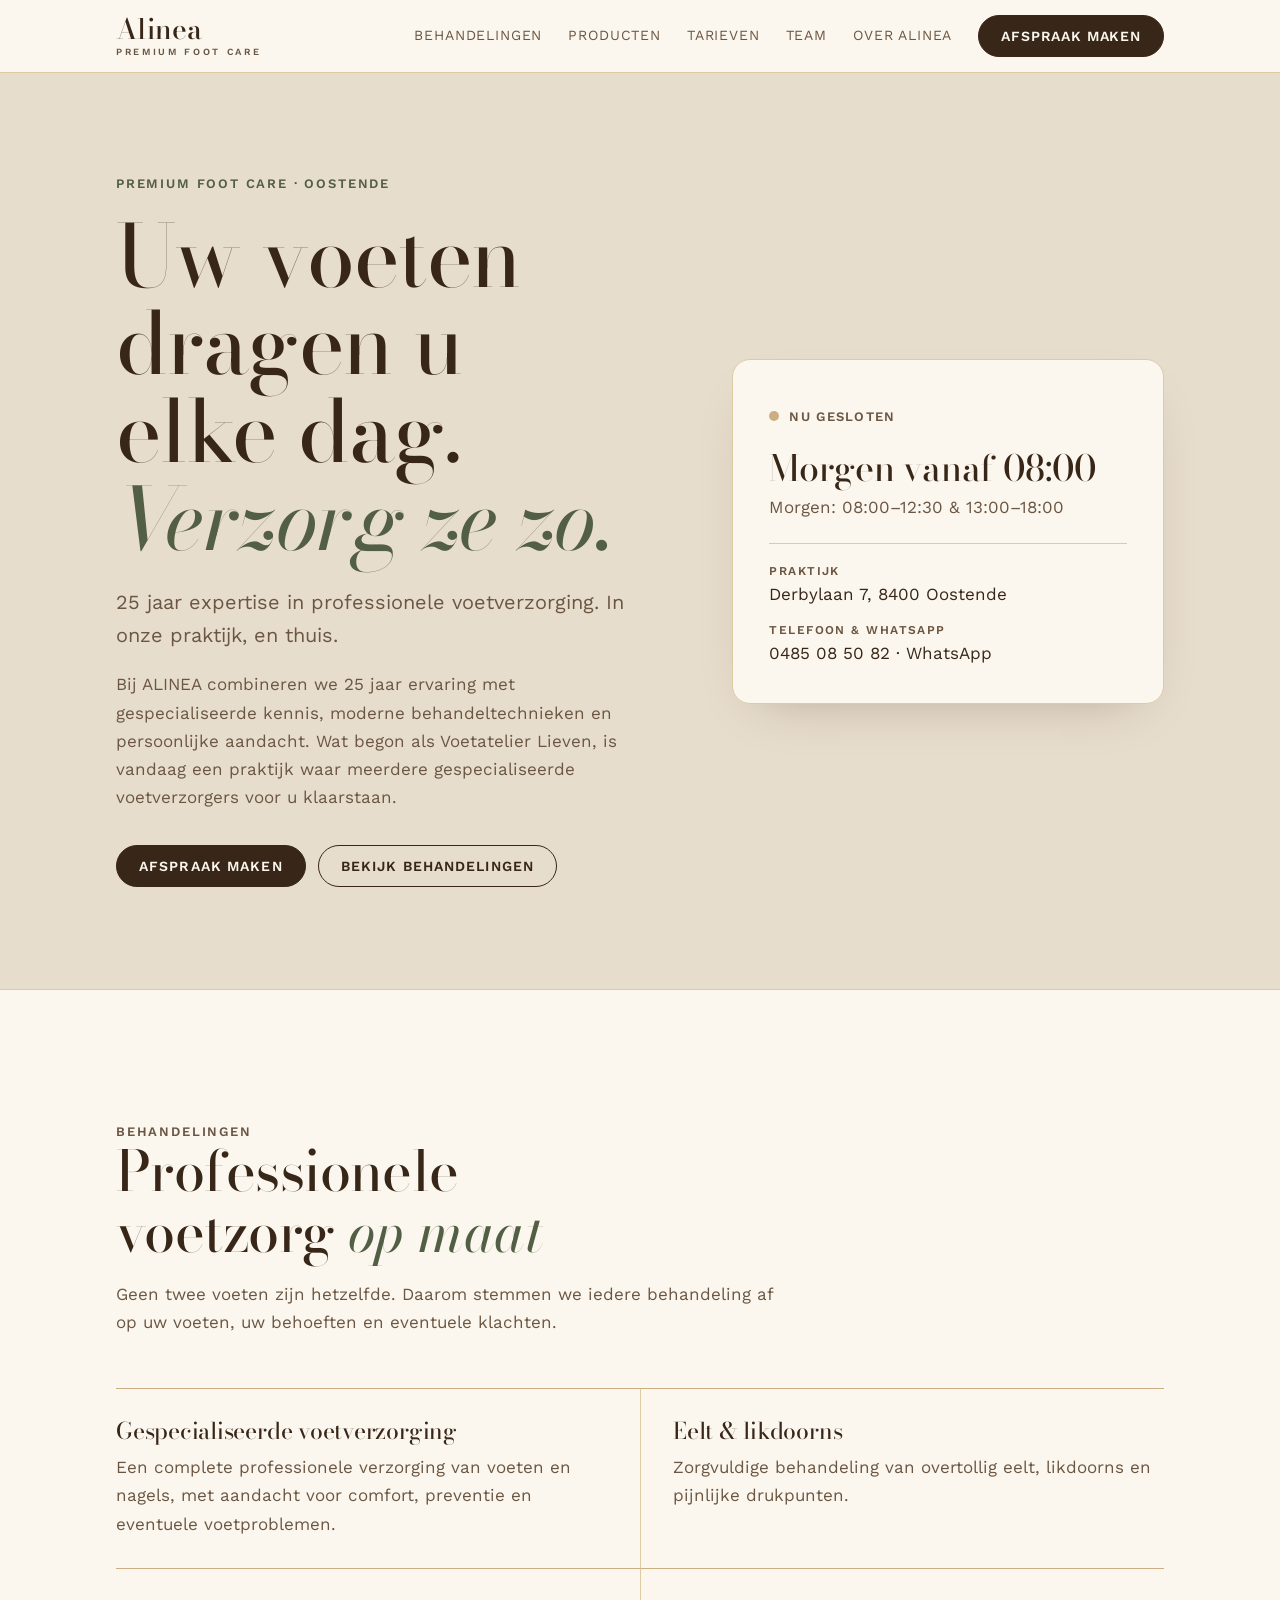
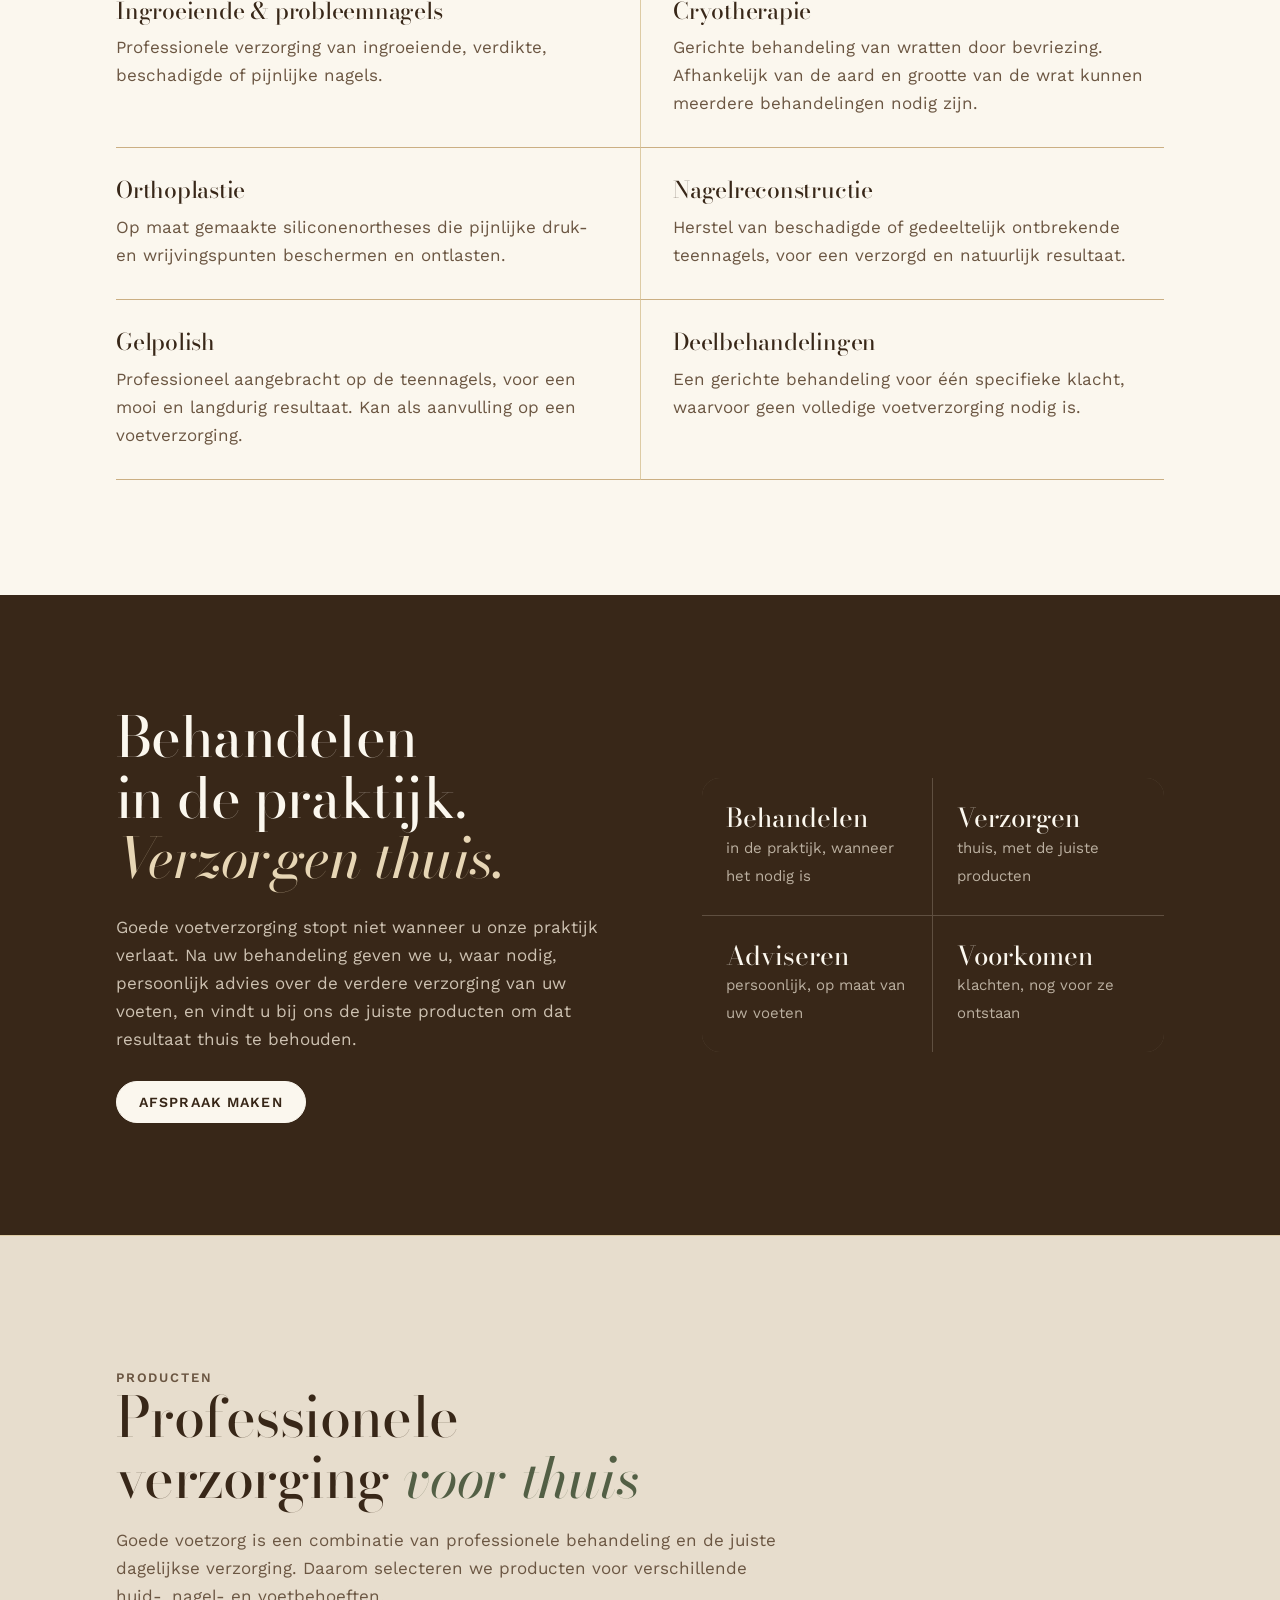
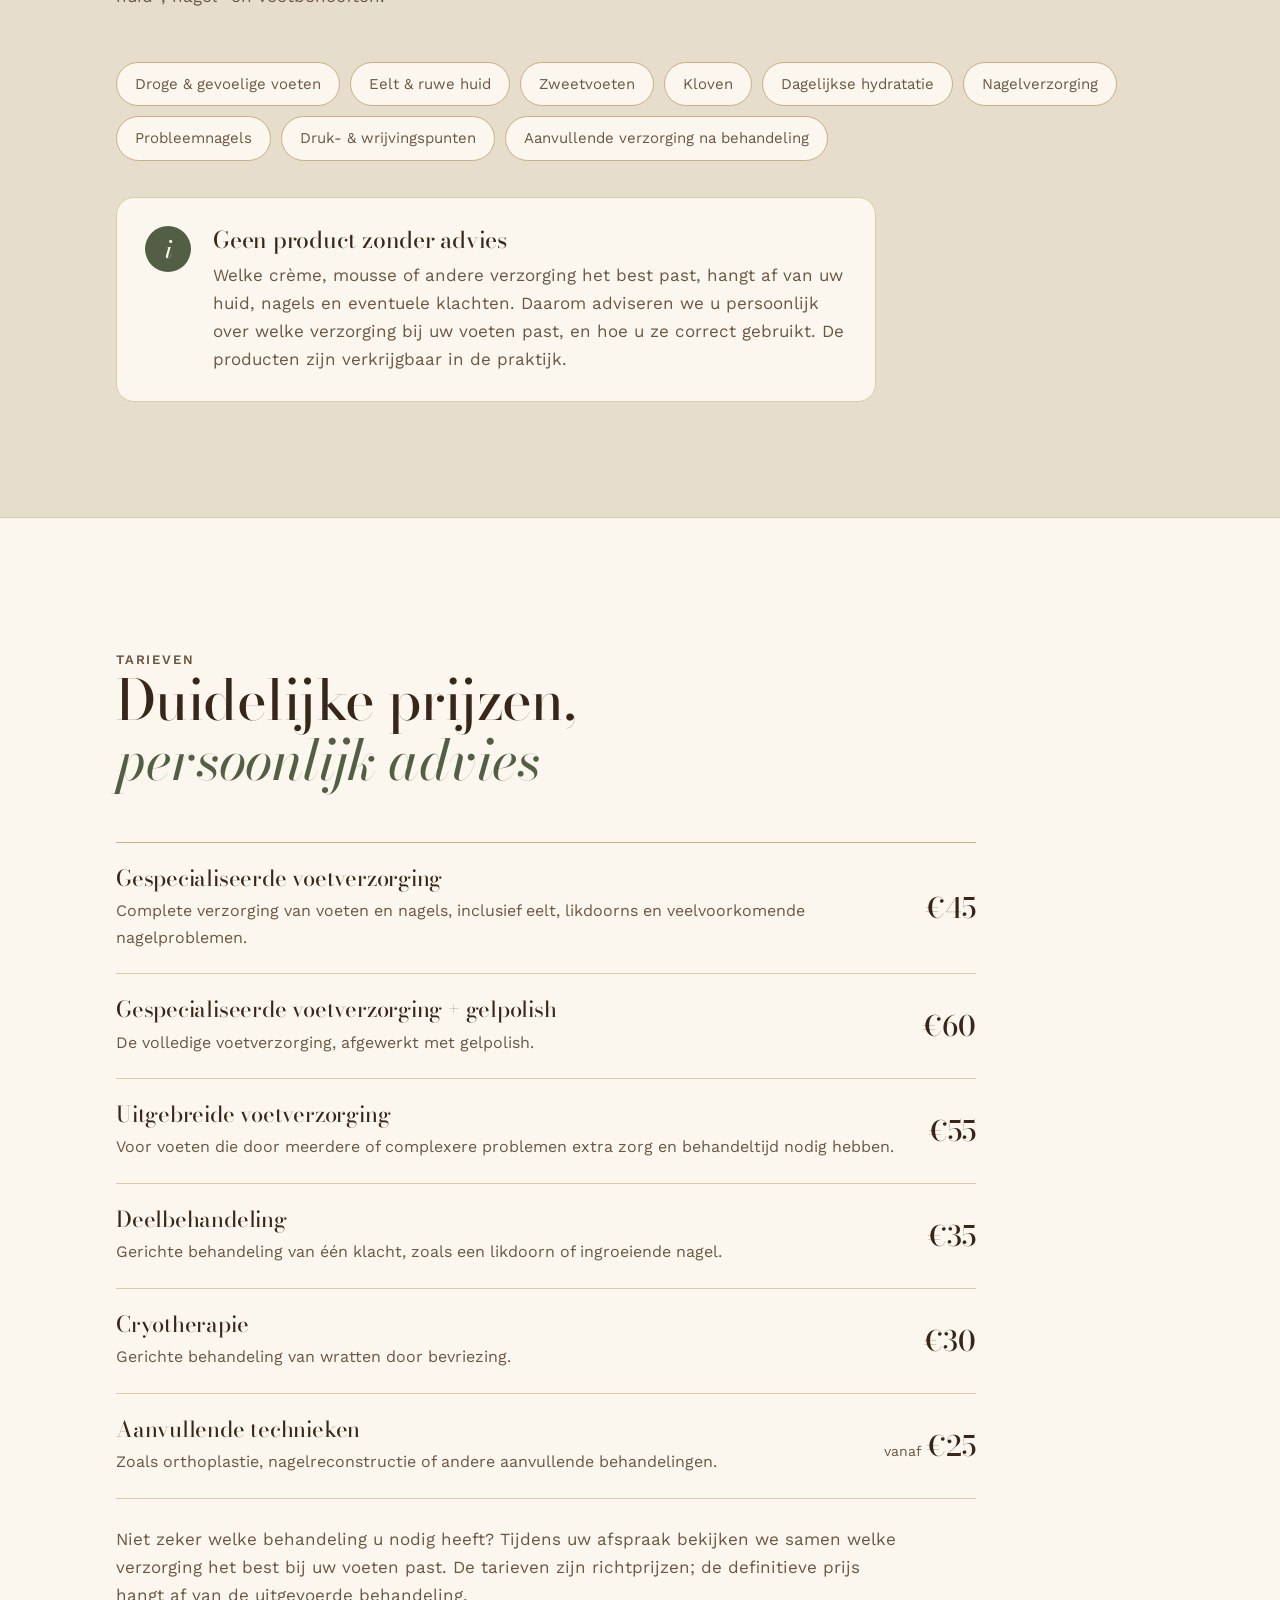
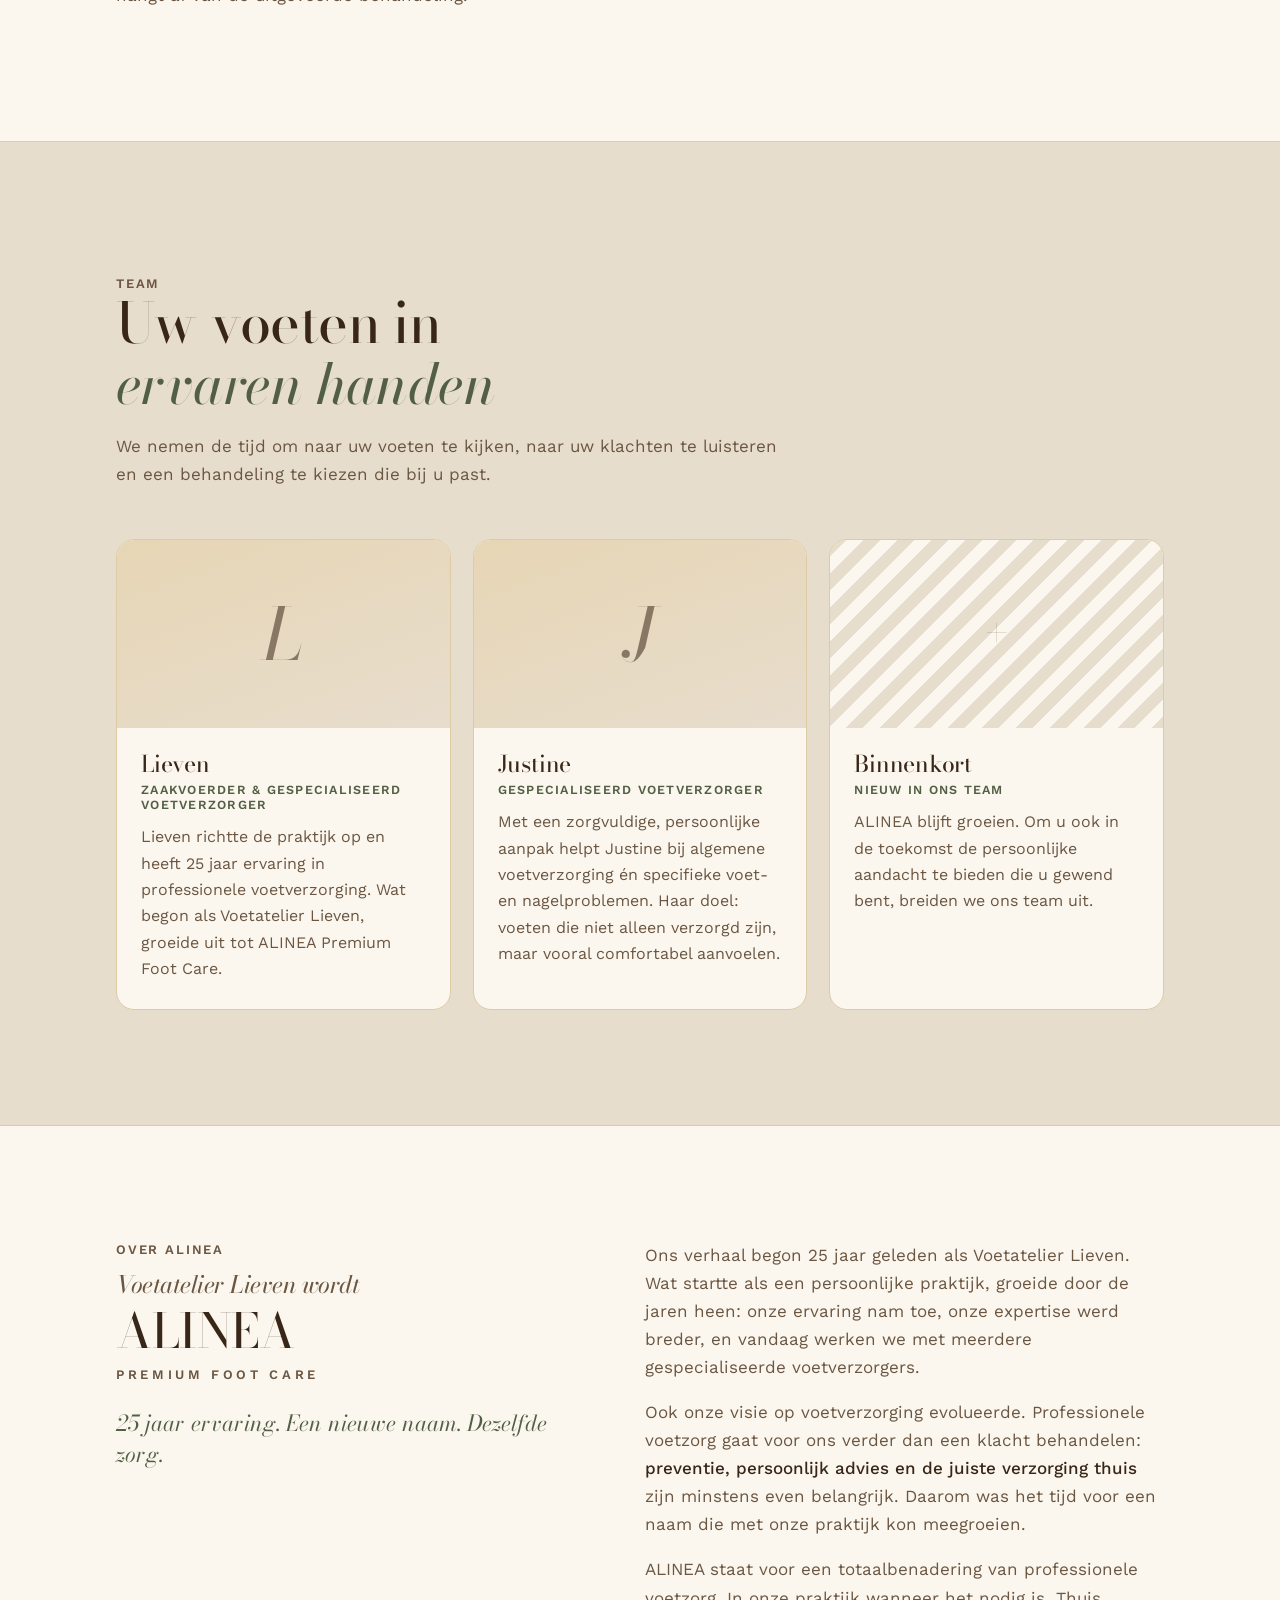
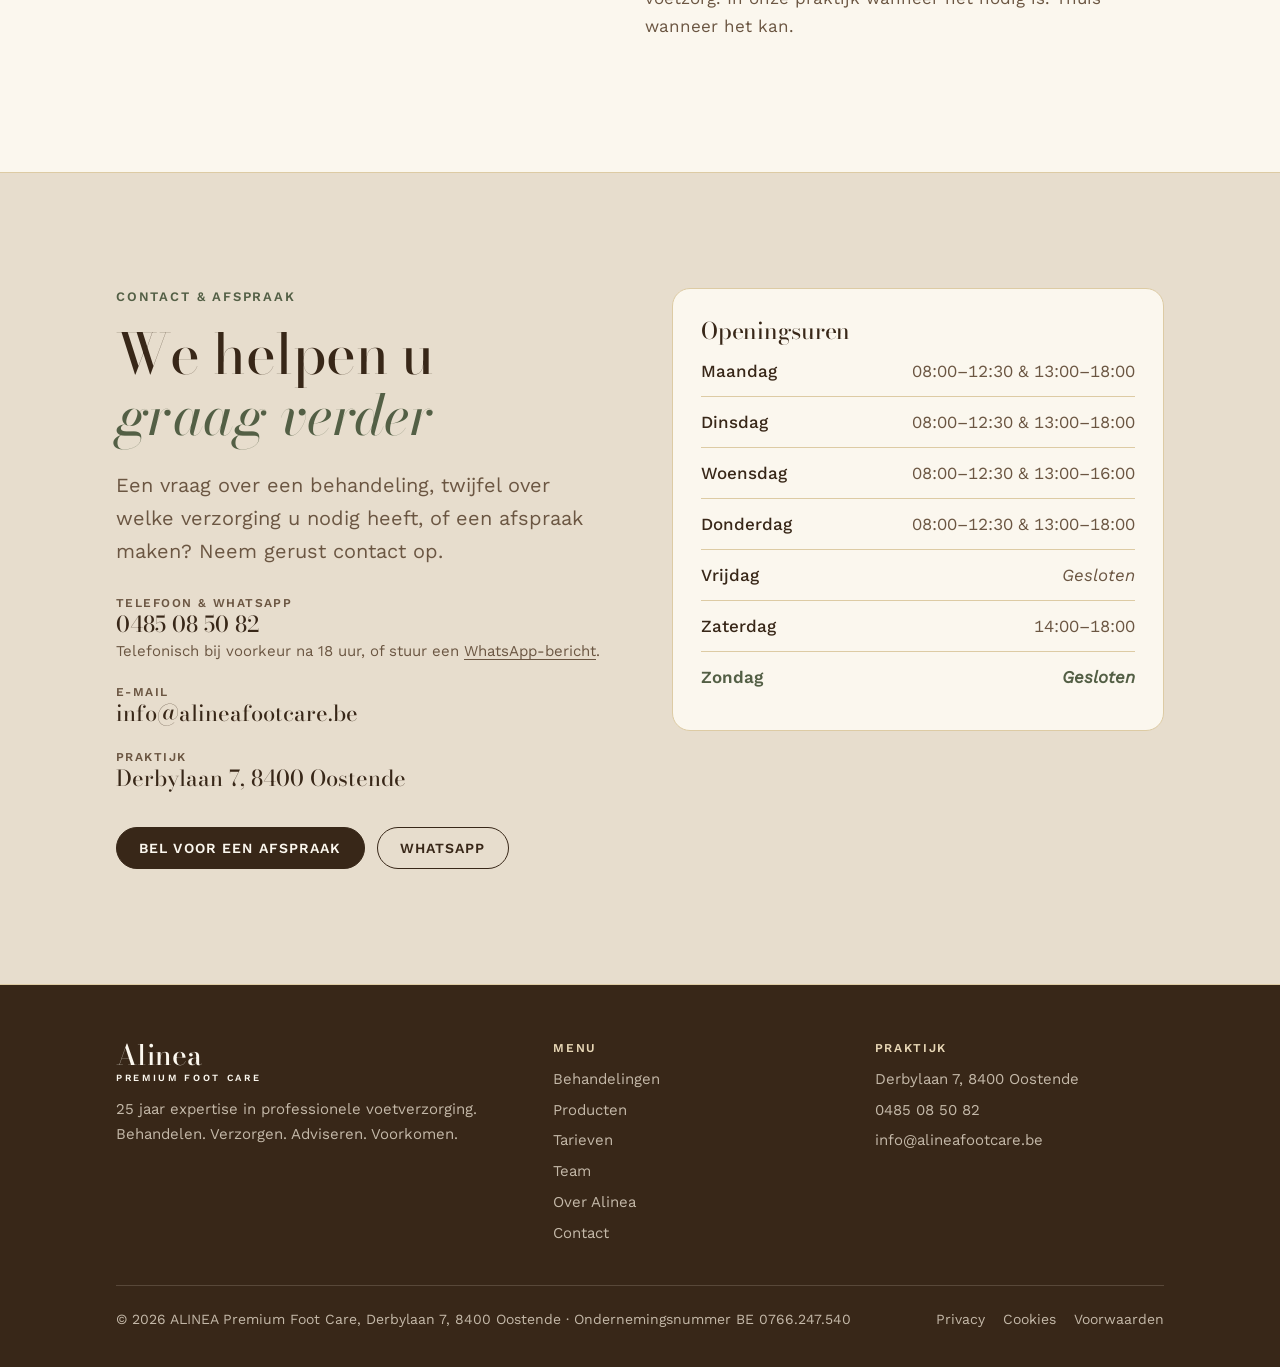
==== commit 5839adb9: "Ondernemingsnummer toegevoegd Co-Authored-By: Claude Opus 5.5 <noreply@anthropic.com>" ====
--- a/index.html
+++ b/index.html
@@ -36,6 +36,7 @@
   "telephone": "+32485085082",
   "email": "info@alineafootcare.be",
   "priceRange": "€25–€60",
+  "taxID": "BE0766247540",
   "address": { "@type": "PostalAddress", "streetAddress": "Derbylaan 7", "postalCode": "8400", "addressLocality": "Oostende", "addressCountry": "BE" },
   "openingHoursSpecification": [
     { "@type": "OpeningHoursSpecification", "dayOfWeek": ["Monday", "Tuesday", "Thursday"], "opens": "08:00", "closes": "12:30" },
@@ -259,7 +260,7 @@
       </div>
     </div>
     <div class="legal">
-      <span>© <span id="yr">2026</span> ALINEA Premium Foot Care, Oostende</span>
+      <span>© <span id="yr">2026</span> ALINEA Premium Foot Care, Derbylaan 7, 8400 Oostende · Ondernemingsnummer BE 0766.247.540</span>
       <nav aria-label="Juridisch"><a href="./juridisch.html#privacy">Privacy</a><a href="./juridisch.html#cookies">Cookies</a><a href="./juridisch.html#voorwaarden">Voorwaarden</a></nav>
     </div>
   </div>
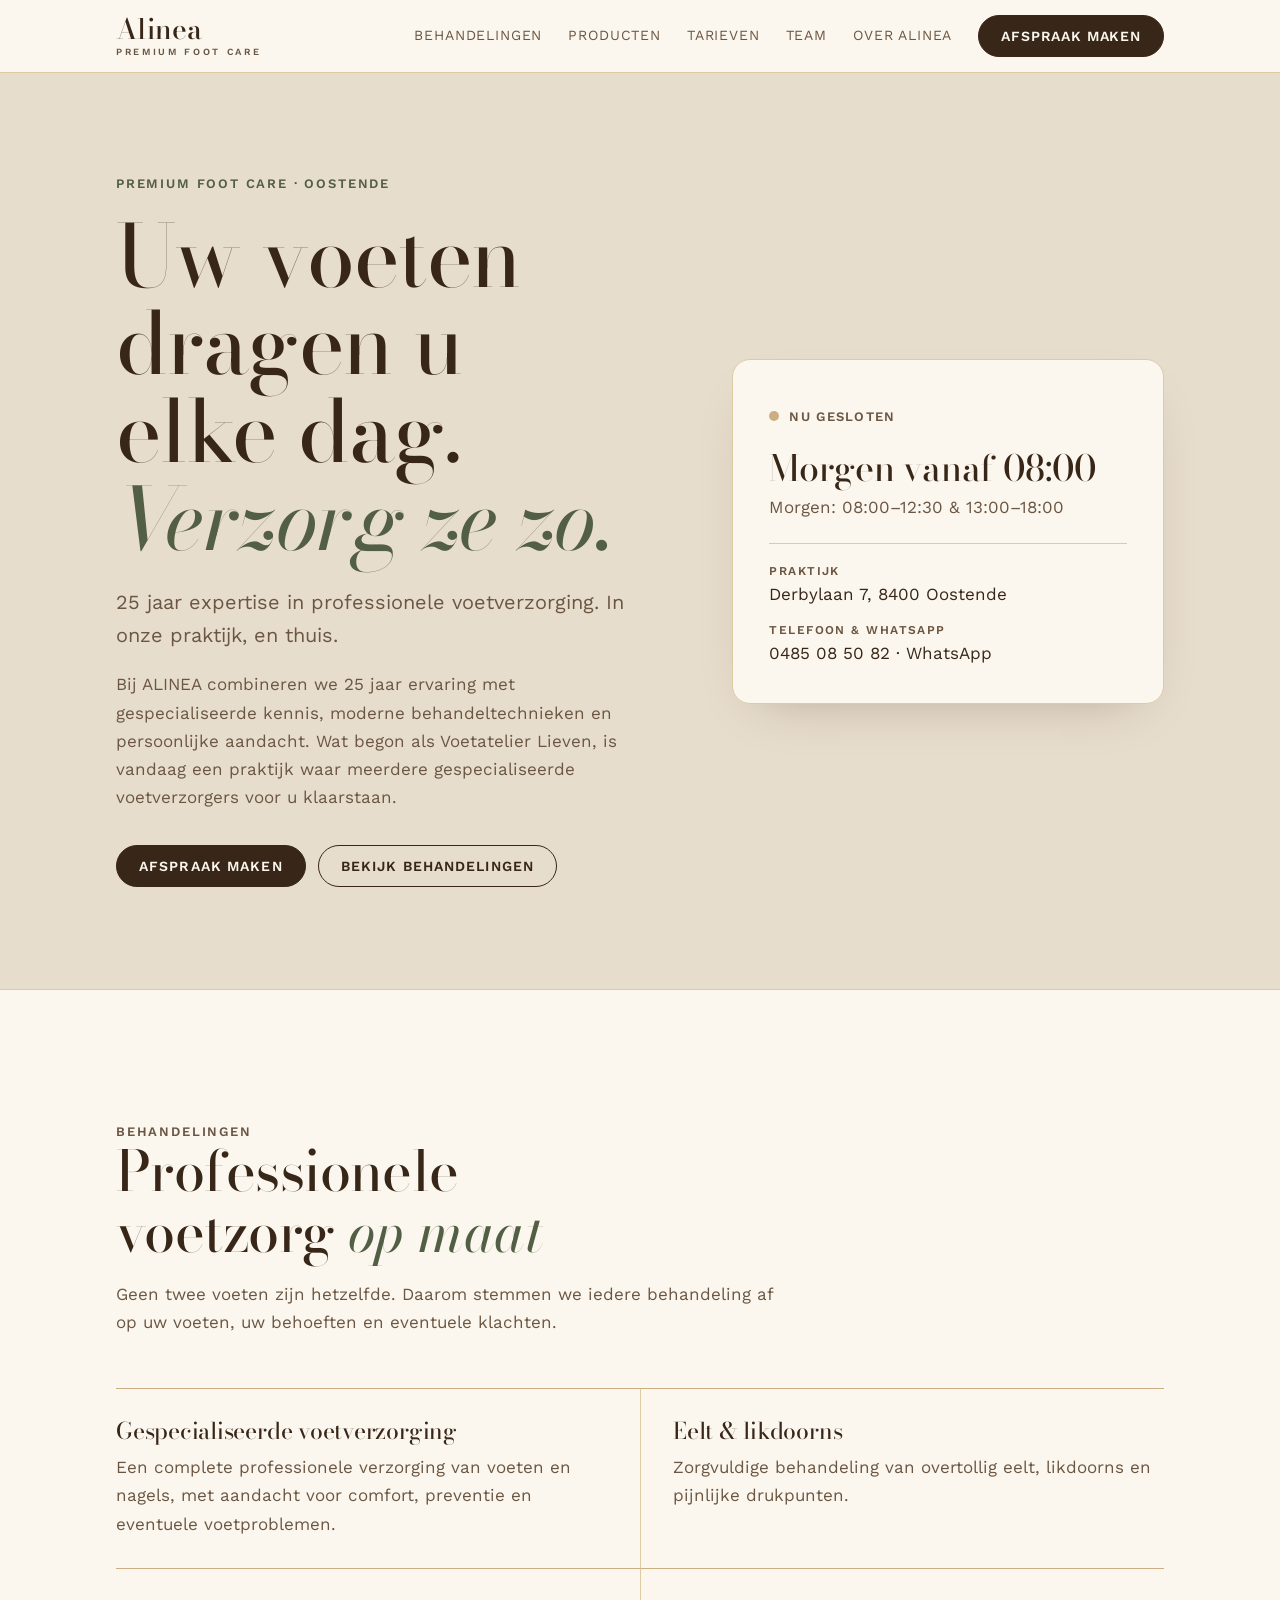
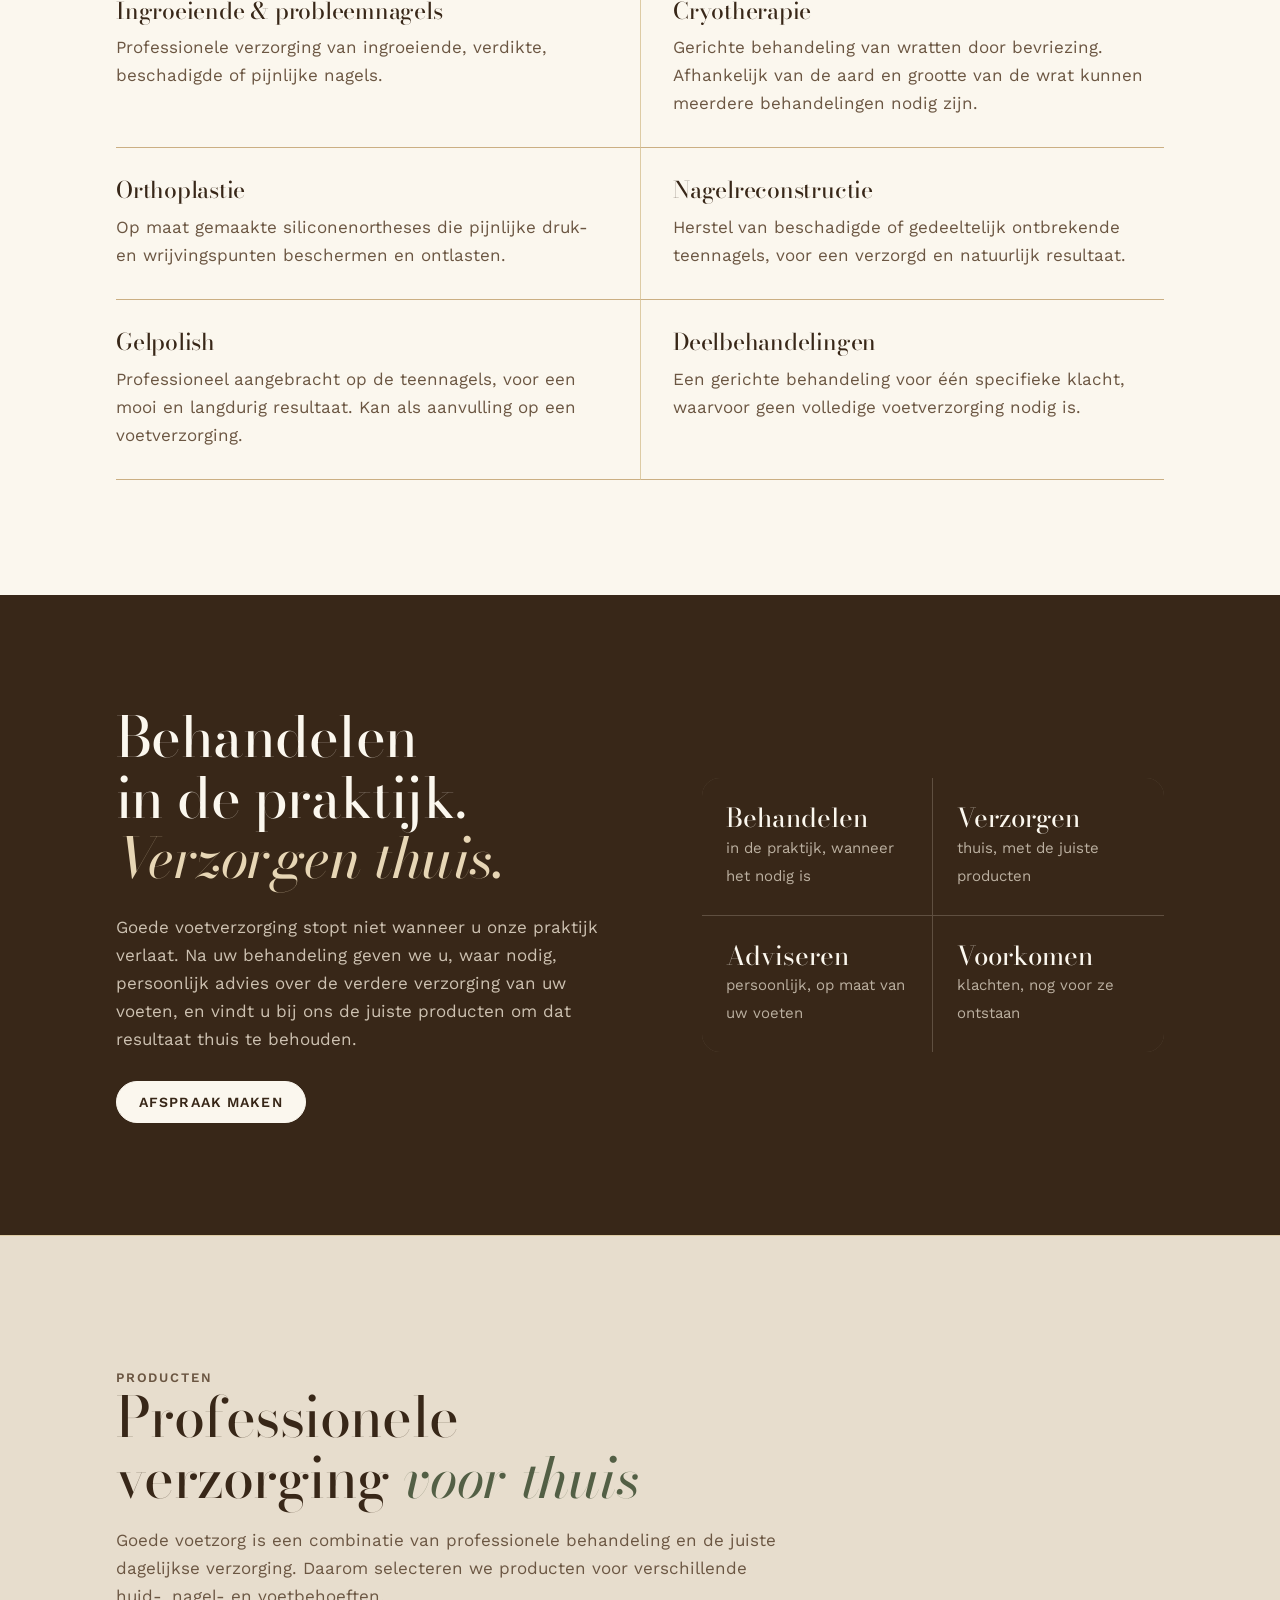
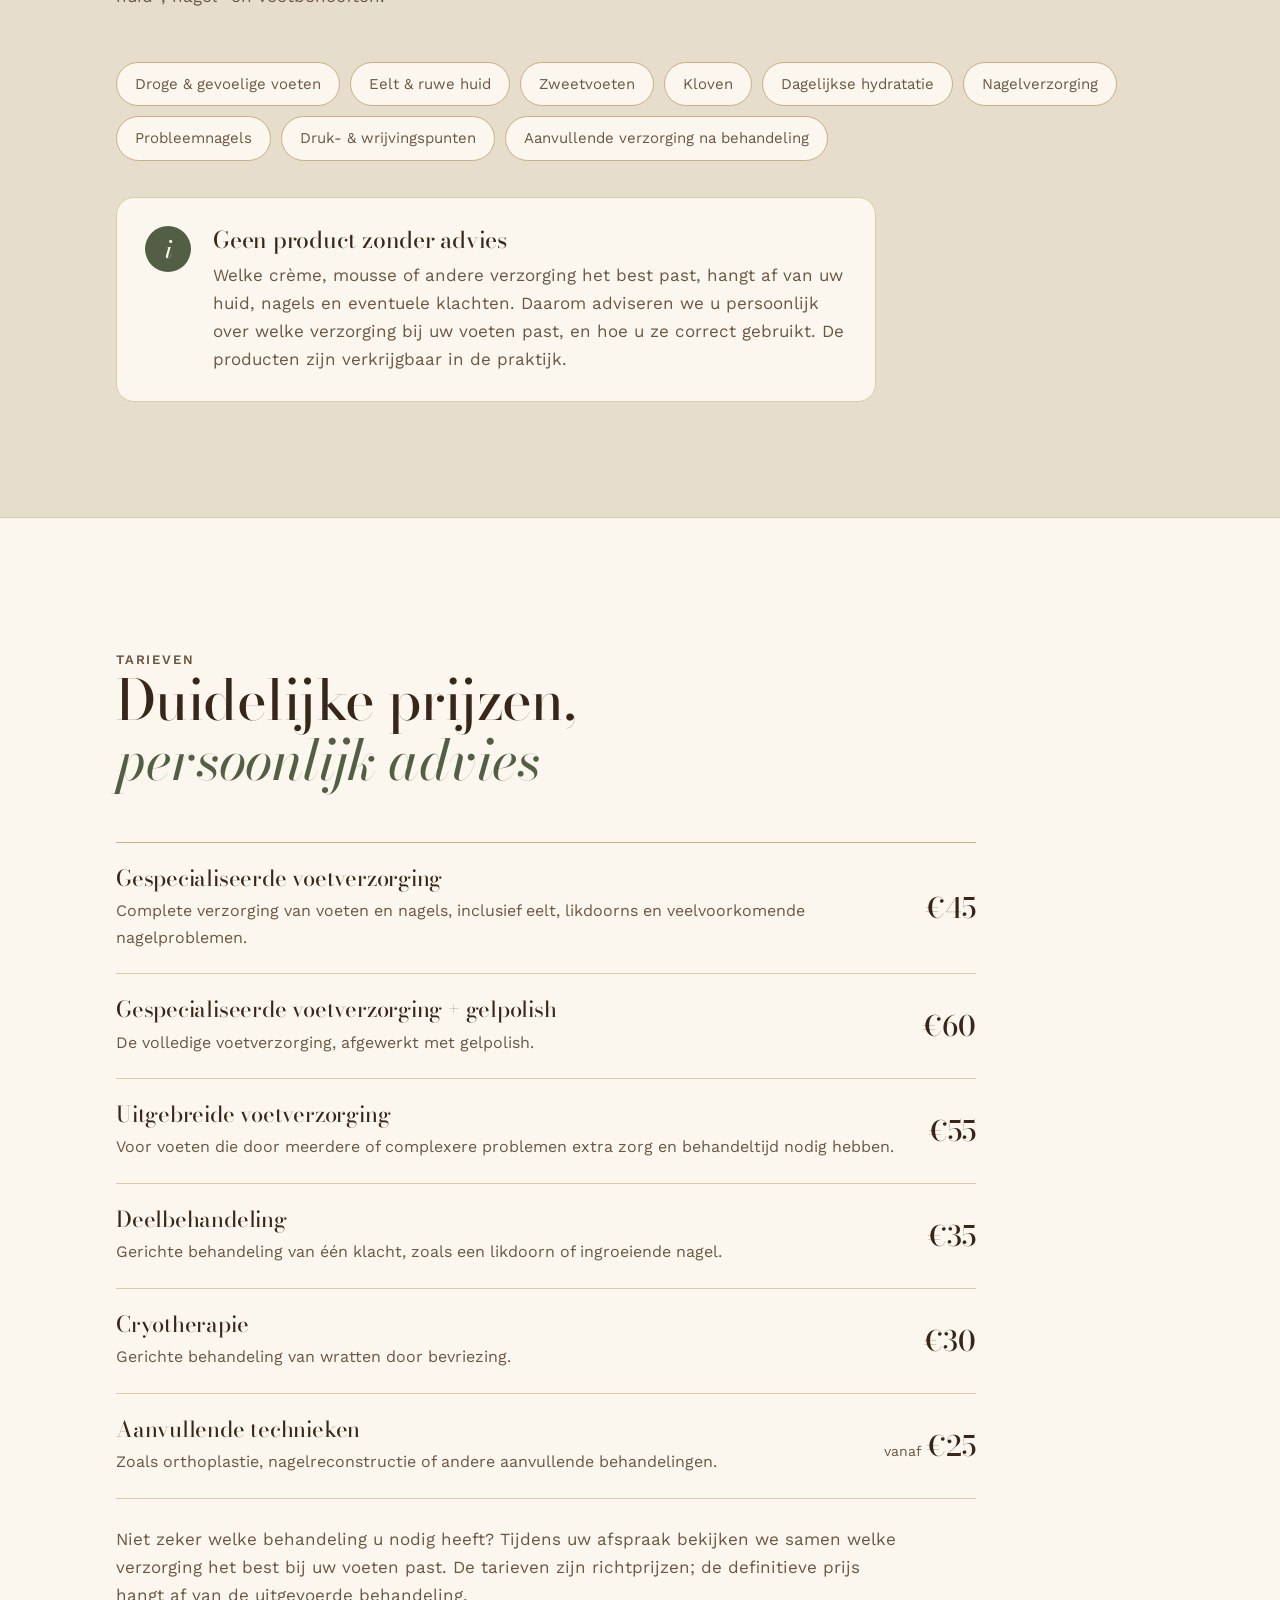
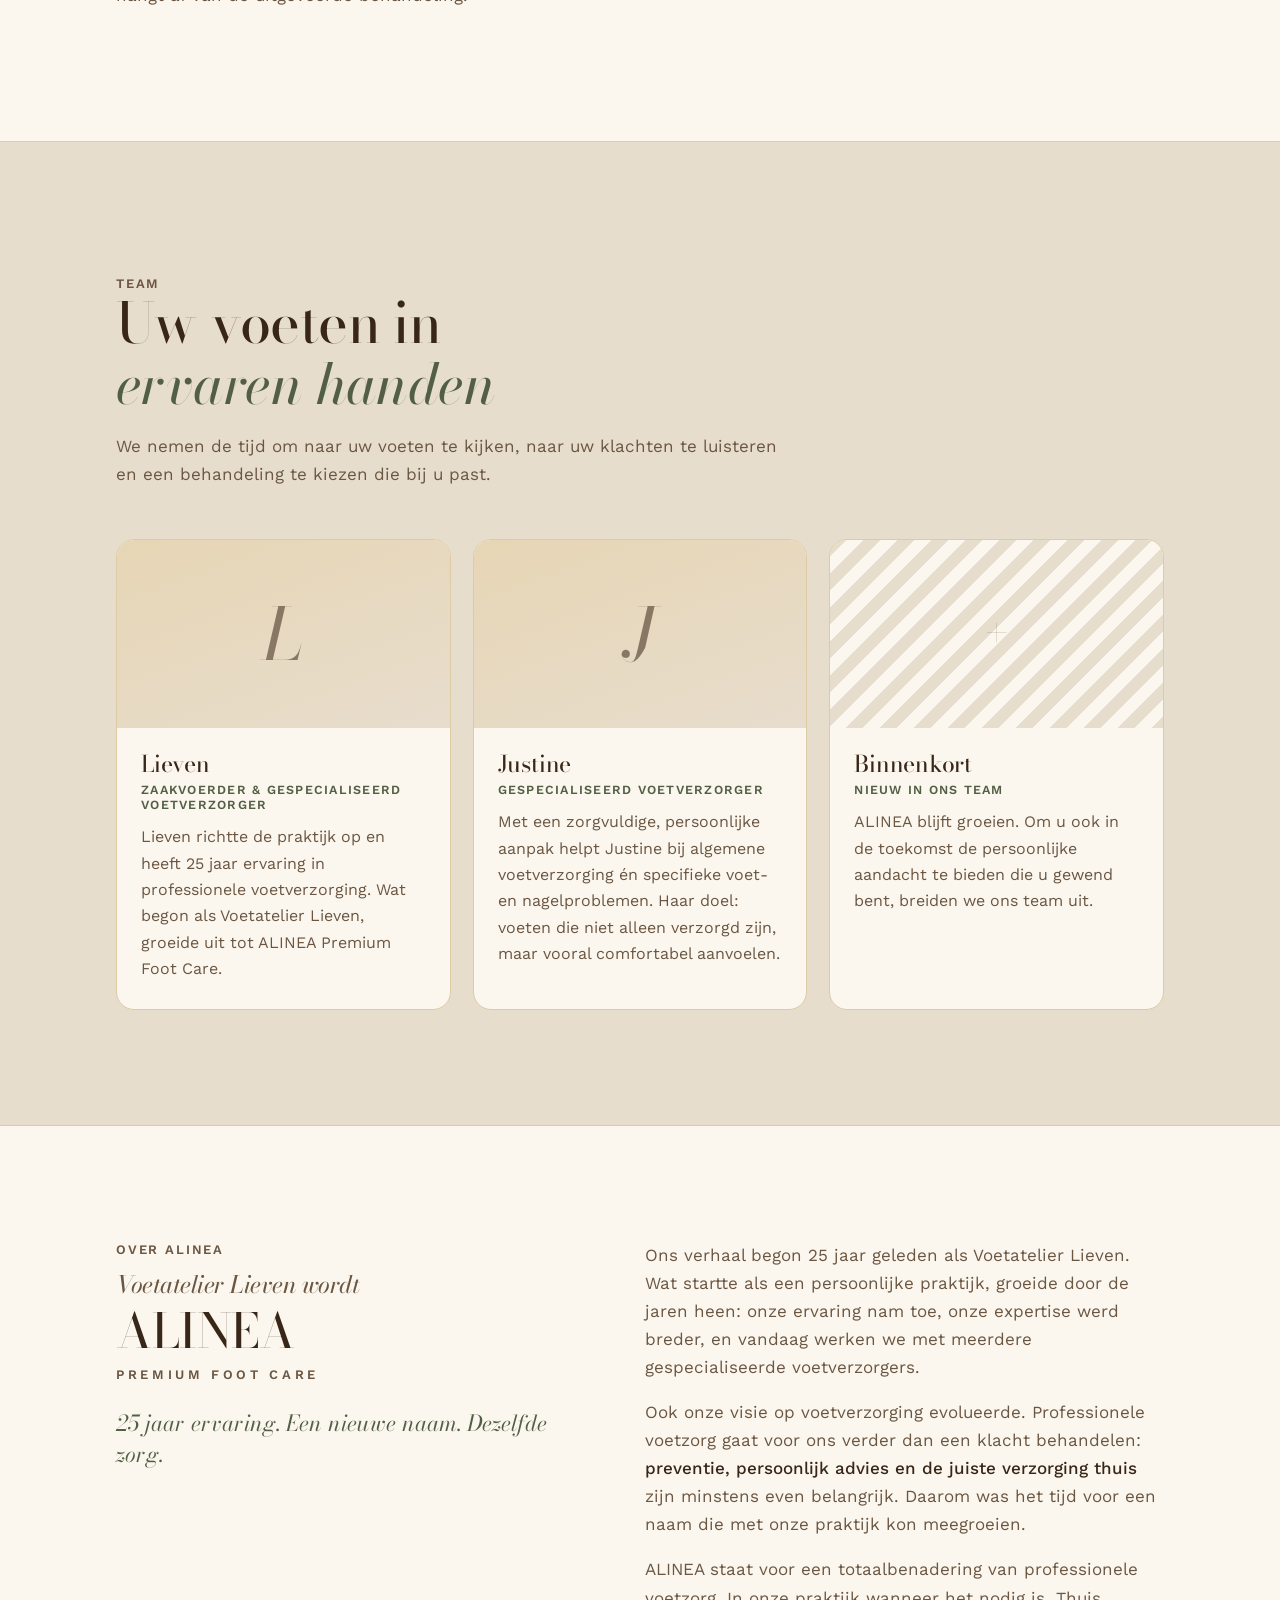
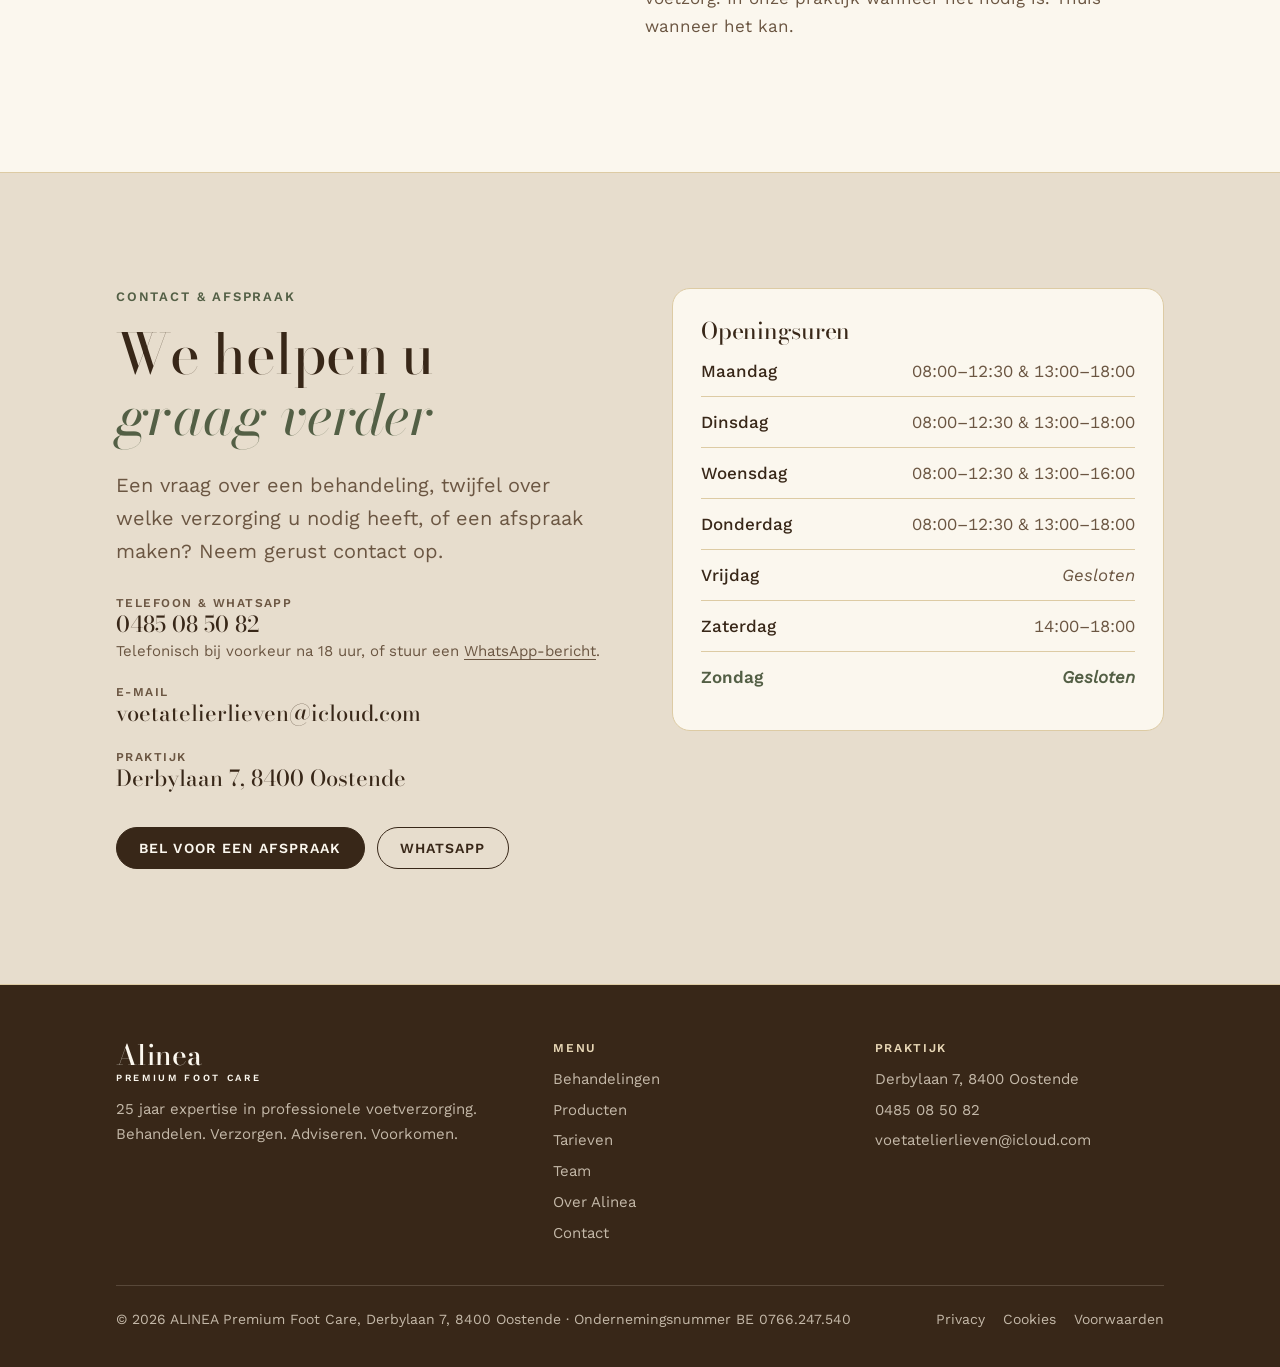
==== commit 4316885b: "E-mailadres: voetatelierlieven@icloud.com Co-Authored-By: Claude Opus 5.5 <noreply@anthropic.com>" ====
--- a/index.html
+++ b/index.html
@@ -34,7 +34,7 @@
   "image": "https://www.alineafootcare.be/og-image.jpg",
   "logo": "https://www.alineafootcare.be/icon-512.png",
   "telephone": "+32485085082",
-  "email": "info@alineafootcare.be",
+  "email": "voetatelierlieven@icloud.com",
   "priceRange": "€25–€60",
   "taxID": "BE0766247540",
   "address": { "@type": "PostalAddress", "streetAddress": "Derbylaan 7", "postalCode": "8400", "addressLocality": "Oostende", "addressCountry": "BE" },
@@ -215,7 +215,7 @@
         <p class="lede">Een vraag over een behandeling, twijfel over welke verzorging u nodig heeft, of een afspraak maken? Neem gerust contact op.</p>
         <ul class="contact-list">
           <li><div class="k">Telefoon &amp; WhatsApp</div><div class="v"><a href="tel:+32485085082">0485 08 50 82</a></div><div class="s">Telefonisch bij voorkeur na 18 uur, of stuur een <a href="https://wa.me/32485085082" rel="noopener">WhatsApp-bericht</a>.</div></li>
-          <li><div class="k">E-mail</div><div class="v"><a href="mailto:info@alineafootcare.be">info@alineafootcare.be</a></div></li>
+          <li><div class="k">E-mail</div><div class="v"><a href="mailto:voetatelierlieven@icloud.com">voetatelierlieven@icloud.com</a></div></li>
           <li><div class="k">Praktijk</div><div class="v"><a href="https://www.google.com/maps/search/?api=1&amp;query=Derbylaan+7+8400+Oostende" rel="noopener">Derbylaan 7, 8400 Oostende</a></div></li>
         </ul>
         <div class="cta">
@@ -256,7 +256,7 @@
       </div>
       <div>
         <h2>Praktijk</h2>
-        <ul><li>Derbylaan 7, 8400 Oostende</li><li><a href="tel:+32485085082">0485 08 50 82</a></li><li><a href="mailto:info@alineafootcare.be">info@alineafootcare.be</a></li></ul>
+        <ul><li>Derbylaan 7, 8400 Oostende</li><li><a href="tel:+32485085082">0485 08 50 82</a></li><li><a href="mailto:voetatelierlieven@icloud.com">voetatelierlieven@icloud.com</a></li></ul>
       </div>
     </div>
     <div class="legal">
--- a/assets/style.css
+++ b/assets/style.css
@@ -159,6 +159,7 @@
 .contact-list .k { font: 600 12px var(--sans); letter-spacing: .12em; text-transform: uppercase; color: var(--ink-soft); }
 .contact-list .v { font: 450 22px/1.3 var(--serif); }
 .contact-list .v a { text-decoration: none; }
+.contact-list .v, .site-foot li, .today dd { overflow-wrap: anywhere; }
 .contact-list .v a:hover { text-decoration: underline; }
 .contact-list .s { font-size: 15px; color: var(--ink-soft); }
 .hours-card { background: var(--paper); border: 1px solid var(--line-soft); border-radius: var(--radius); padding: 28px; }
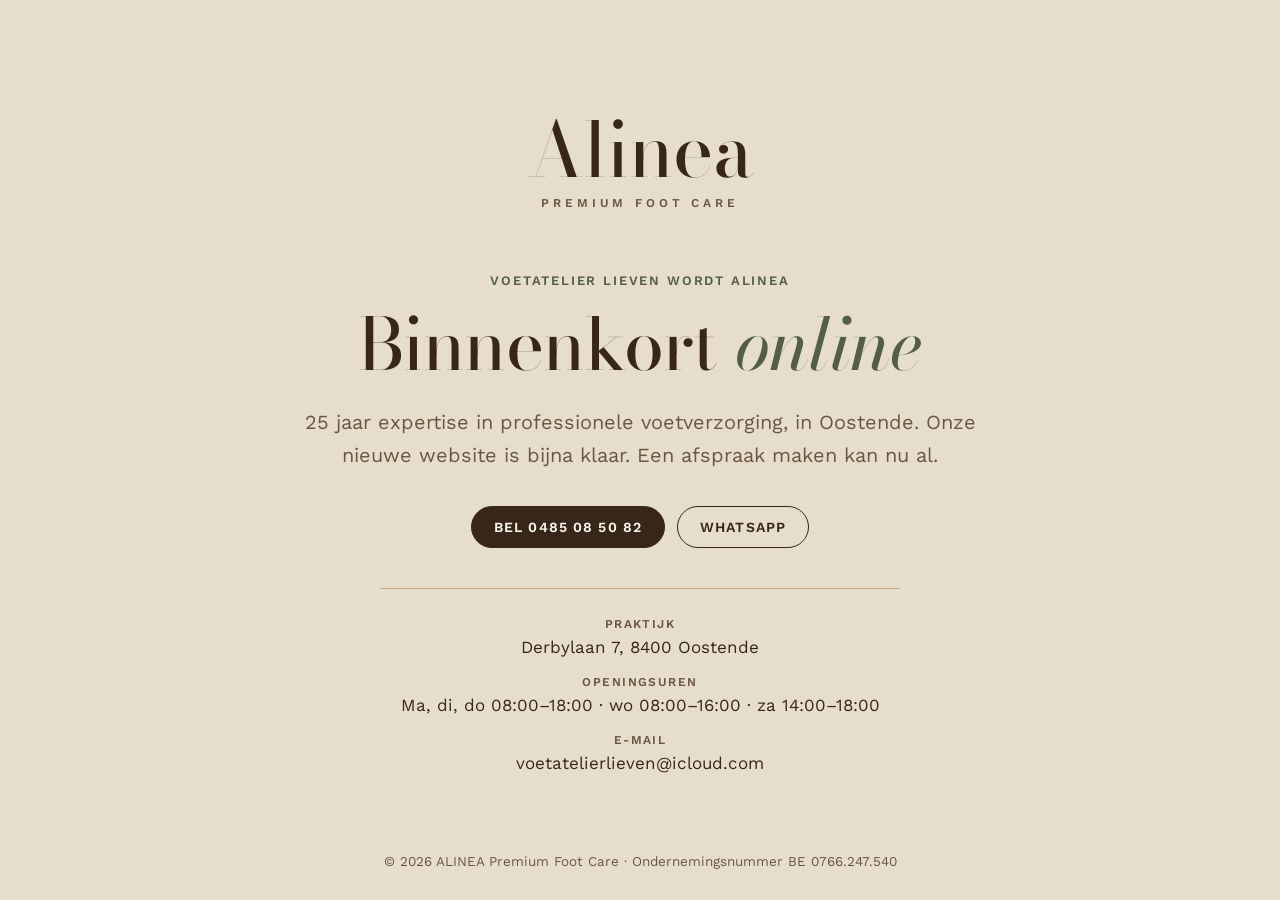
==== commit b71e10c1: "Homepage tijdelijk "Binnenkort online"; volledige site op index2.html index2.html staat op noindex, " ====
--- a/index.html
+++ b/index.html
@@ -3,14 +3,14 @@
 <head>
 <meta charset="utf-8">
 <meta name="viewport" content="width=device-width, initial-scale=1">
-<title>ALINEA Premium Foot Care — Voetverzorging in Oostende</title>
-<meta name="description" content="ALINEA Premium Foot Care in Oostende: 25 jaar expertise in professionele voetverzorging. Eelt en likdoorns, ingroeiende nagels, cryotherapie, orthoplastie, nagelreconstructie en gelpolish. Voorheen Voetatelier Lieven.">
+<title>ALINEA Premium Foot Care — Binnenkort online</title>
+<meta name="description" content="ALINEA Premium Foot Care, voorheen Voetatelier Lieven: 25 jaar professionele voetverzorging in Oostende. Onze nieuwe website is binnenkort online. Afspraken: 0485 08 50 82.">
 <link rel="canonical" href="https://www.alineafootcare.be/">
 <meta property="og:type" content="website">
 <meta property="og:locale" content="nl_BE">
 <meta property="og:url" content="https://www.alineafootcare.be/">
 <meta property="og:title" content="ALINEA Premium Foot Care — Oostende">
-<meta property="og:description" content="25 jaar expertise in professionele voetverzorging, in Oostende. Behandelen, verzorgen, adviseren, voorkomen.">
+<meta property="og:description" content="Voetatelier Lieven wordt ALINEA Premium Foot Care. Onze nieuwe website is binnenkort online.">
 <meta property="og:image" content="https://www.alineafootcare.be/og-image.jpg">
 <meta property="og:image:width" content="1200">
 <meta property="og:image:height" content="630">
@@ -32,238 +32,31 @@
   "alternateName": "Voetatelier Lieven",
   "url": "https://www.alineafootcare.be/",
   "image": "https://www.alineafootcare.be/og-image.jpg",
-  "logo": "https://www.alineafootcare.be/icon-512.png",
   "telephone": "+32485085082",
   "email": "voetatelierlieven@icloud.com",
-  "priceRange": "€25–€60",
   "taxID": "BE0766247540",
-  "address": { "@type": "PostalAddress", "streetAddress": "Derbylaan 7", "postalCode": "8400", "addressLocality": "Oostende", "addressCountry": "BE" },
-  "openingHoursSpecification": [
-    { "@type": "OpeningHoursSpecification", "dayOfWeek": ["Monday", "Tuesday", "Thursday"], "opens": "08:00", "closes": "12:30" },
-    { "@type": "OpeningHoursSpecification", "dayOfWeek": ["Monday", "Tuesday", "Thursday"], "opens": "13:00", "closes": "18:00" },
-    { "@type": "OpeningHoursSpecification", "dayOfWeek": ["Wednesday"], "opens": "08:00", "closes": "12:30" },
-    { "@type": "OpeningHoursSpecification", "dayOfWeek": ["Wednesday"], "opens": "13:00", "closes": "16:00" },
-    { "@type": "OpeningHoursSpecification", "dayOfWeek": ["Saturday"], "opens": "14:00", "closes": "18:00" }
-  ]
+  "address": { "@type": "PostalAddress", "streetAddress": "Derbylaan 7", "postalCode": "8400", "addressLocality": "Oostende", "addressCountry": "BE" }
 }
 </script>
 </head>
-<body>
-<a class="skip" href="#main">Naar de inhoud</a>
-
-<header class="site-head">
-  <div class="wrap">
-    <a class="brand" href="#top" aria-label="ALINEA Premium Foot Care, naar boven"><b>Alinea</b><small>PREMIUM FOOT CARE</small></a>
-    <button class="menu-toggle" type="button" aria-expanded="false" aria-controls="nav">Menu</button>
-    <nav class="nav" id="nav" aria-label="Hoofdnavigatie">
-      <a href="#behandelingen">Behandelingen</a>
-      <a href="#producten">Producten</a>
-      <a href="#tarieven">Tarieven</a>
-      <a href="#team">Team</a>
-      <a href="#over">Over Alinea</a>
-      <a class="btn" href="#contact">Afspraak maken</a>
-    </nav>
+<body class="soon-page">
+<main class="soon" id="main">
+  <div class="soon-inner">
+    <p class="soon-brand"><b>Alinea</b><small>PREMIUM FOOT CARE</small></p>
+    <p class="eyebrow">Voetatelier Lieven wordt ALINEA</p>
+    <h1>Binnenkort <em>online</em></h1>
+    <p class="lede">25 jaar expertise in professionele voetverzorging, in Oostende. Onze nieuwe website is bijna klaar. Een afspraak maken kan nu al.</p>
+    <div class="cta">
+      <a class="btn" href="tel:+32485085082">Bel 0485 08 50 82</a>
+      <a class="btn ghost" href="https://wa.me/32485085082" rel="noopener">WhatsApp</a>
+    </div>
+    <dl class="soon-facts">
+      <div><dt>Praktijk</dt><dd><a href="https://www.google.com/maps/search/?api=1&amp;query=Derbylaan+7+8400+Oostende" rel="noopener">Derbylaan 7, 8400 Oostende</a></dd></div>
+      <div><dt>Openingsuren</dt><dd>Ma, di, do 08:00–18:00 · wo 08:00–16:00 · za 14:00–18:00</dd></div>
+      <div><dt>E-mail</dt><dd><a href="mailto:voetatelierlieven@icloud.com">voetatelierlieven@icloud.com</a></dd></div>
+    </dl>
   </div>
-</header>
-
-<main id="main">
-
-  <section class="hero" id="top" aria-labelledby="h-hero">
-    <div class="wrap">
-      <div>
-        <p class="eyebrow">Premium Foot Care · Oostende</p>
-        <h1 id="h-hero">Uw voeten dragen u elke dag. <em>Verzorg ze zo.</em></h1>
-        <p class="lede">25 jaar expertise in professionele voetverzorging. In onze praktijk, en thuis.</p>
-        <p>Bij ALINEA combineren we 25 jaar ervaring met gespecialiseerde kennis, moderne behandeltechnieken en persoonlijke aandacht. Wat begon als Voetatelier Lieven, is vandaag een praktijk waar meerdere gespecialiseerde voetverzorgers voor u klaarstaan.</p>
-        <div class="cta">
-          <a class="btn" href="#contact">Afspraak maken</a>
-          <a class="btn ghost" href="#behandelingen">Bekijk behandelingen</a>
-        </div>
-      </div>
-
-      <aside class="today" data-today aria-label="Openingsuren en contact">
-        <p class="state">Openingsuren</p>
-        <h2>Ma, di, do 08:00–18:00</h2>
-        <p class="hours">Wo tot 16:00 · za 14:00–18:00 · middagpauze 12:30–13:00</p>
-        <dl>
-          <div><dt>Praktijk</dt><dd><a href="https://www.google.com/maps/search/?api=1&amp;query=Derbylaan+7+8400+Oostende" rel="noopener">Derbylaan 7, 8400 Oostende</a></dd></div>
-          <div><dt>Telefoon &amp; WhatsApp</dt><dd><a href="tel:+32485085082">0485 08 50 82</a> · <a href="https://wa.me/32485085082" rel="noopener">WhatsApp</a></dd></div>
-        </dl>
-      </aside>
-    </div>
-  </section>
-
-  <section class="section" id="behandelingen" aria-labelledby="h-beh">
-    <div class="wrap">
-      <div class="section-head">
-        <p class="eyebrow">Behandelingen</p>
-        <h2 id="h-beh">Professionele voetzorg <em>op maat</em></h2>
-        <p>Geen twee voeten zijn hetzelfde. Daarom stemmen we iedere behandeling af op uw voeten, uw behoeften en eventuele klachten.</p>
-      </div>
-      <ul class="treatments">
-        <li><h3>Gespecialiseerde voetverzorging</h3><p>Een complete professionele verzorging van voeten en nagels, met aandacht voor comfort, preventie en eventuele voetproblemen.</p></li>
-        <li><h3>Eelt &amp; likdoorns</h3><p>Zorgvuldige behandeling van overtollig eelt, likdoorns en pijnlijke drukpunten.</p></li>
-        <li><h3>Ingroeiende &amp; probleemnagels</h3><p>Professionele verzorging van ingroeiende, verdikte, beschadigde of pijnlijke nagels.</p></li>
-        <li><h3>Cryotherapie</h3><p>Gerichte behandeling van wratten door bevriezing. Afhankelijk van de aard en grootte van de wrat kunnen meerdere behandelingen nodig zijn.</p></li>
-        <li><h3>Orthoplastie</h3><p>Op maat gemaakte siliconenortheses die pijnlijke druk- en wrijvingspunten beschermen en ontlasten.</p></li>
-        <li><h3>Nagelreconstructie</h3><p>Herstel van beschadigde of gedeeltelijk ontbrekende teennagels, voor een verzorgd en natuurlijk resultaat.</p></li>
-        <li><h3>Gelpolish</h3><p>Professioneel aangebracht op de teennagels, voor een mooi en langdurig resultaat. Kan als aanvulling op een voetverzorging.</p></li>
-        <li><h3>Deelbehandelingen</h3><p>Een gerichte behandeling voor één specifieke klacht, waarvoor geen volledige voetverzorging nodig is.</p></li>
-      </ul>
-    </div>
-  </section>
-
-  <section class="band" aria-labelledby="h-band">
-    <div class="wrap">
-      <div>
-        <h2 id="h-band">Behandelen in de praktijk. <em>Verzorgen thuis.</em></h2>
-        <p>Goede voetverzorging stopt niet wanneer u onze praktijk verlaat. Na uw behandeling geven we u, waar nodig, persoonlijk advies over de verdere verzorging van uw voeten, en vindt u bij ons de juiste producten om dat resultaat thuis te behouden.</p>
-        <a class="btn light" href="#contact">Afspraak maken</a>
-      </div>
-      <ul class="pillars" aria-label="Onze aanpak">
-        <li><b>Behandelen</b><span>in de praktijk, wanneer het nodig is</span></li>
-        <li><b>Verzorgen</b><span>thuis, met de juiste producten</span></li>
-        <li><b>Adviseren</b><span>persoonlijk, op maat van uw voeten</span></li>
-        <li><b>Voorkomen</b><span>klachten, nog voor ze ontstaan</span></li>
-      </ul>
-    </div>
-  </section>
-
-  <section class="section alt" id="producten" aria-labelledby="h-prod">
-    <div class="wrap">
-      <div class="section-head">
-        <p class="eyebrow">Producten</p>
-        <h2 id="h-prod">Professionele verzorging <em>voor thuis</em></h2>
-        <p>Goede voetzorg is een combinatie van professionele behandeling en de juiste dagelijkse verzorging. Daarom selecteren we producten voor verschillende huid-, nagel- en voetbehoeften.</p>
-      </div>
-      <ul class="chips" aria-label="Productgroepen">
-        <li>Droge &amp; gevoelige voeten</li><li>Eelt &amp; ruwe huid</li><li>Zweetvoeten</li><li>Kloven</li><li>Dagelijkse hydratatie</li>
-        <li>Nagelverzorging</li><li>Probleemnagels</li><li>Druk- &amp; wrijvingspunten</li><li>Aanvullende verzorging na behandeling</li>
-      </ul>
-      <div class="advice">
-        <span class="mark" aria-hidden="true">i</span>
-        <div>
-          <h3>Geen product zonder advies</h3>
-          <p>Welke crème, mousse of andere verzorging het best past, hangt af van uw huid, nagels en eventuele klachten. Daarom adviseren we u persoonlijk over welke verzorging bij uw voeten past, en hoe u ze correct gebruikt. De producten zijn verkrijgbaar in de praktijk.</p>
-        </div>
-      </div>
-    </div>
-  </section>
-
-  <section class="section" id="tarieven" aria-labelledby="h-tar">
-    <div class="wrap">
-      <div class="section-head">
-        <p class="eyebrow">Tarieven</p>
-        <h2 id="h-tar">Duidelijke prijzen, <em>persoonlijk advies</em></h2>
-      </div>
-      <ul class="prices">
-        <li><h3>Gespecialiseerde voetverzorging</h3><p>Complete verzorging van voeten en nagels, inclusief eelt, likdoorns en veelvoorkomende nagelproblemen.</p><span class="price">€45</span></li>
-        <li><h3>Gespecialiseerde voetverzorging + gelpolish</h3><p>De volledige voetverzorging, afgewerkt met gelpolish.</p><span class="price">€60</span></li>
-        <li><h3>Uitgebreide voetverzorging</h3><p>Voor voeten die door meerdere of complexere problemen extra zorg en behandeltijd nodig hebben.</p><span class="price">€55</span></li>
-        <li><h3>Deelbehandeling</h3><p>Gerichte behandeling van één klacht, zoals een likdoorn of ingroeiende nagel.</p><span class="price">€35</span></li>
-        <li><h3>Cryotherapie</h3><p>Gerichte behandeling van wratten door bevriezing.</p><span class="price">€30</span></li>
-        <li><h3>Aanvullende technieken</h3><p>Zoals orthoplastie, nagelreconstructie of andere aanvullende behandelingen.</p><span class="price"><small>vanaf</small>€25</span></li>
-      </ul>
-      <p class="note">Niet zeker welke behandeling u nodig heeft? Tijdens uw afspraak bekijken we samen welke verzorging het best bij uw voeten past. De tarieven zijn richtprijzen; de definitieve prijs hangt af van de uitgevoerde behandeling.</p>
-    </div>
-  </section>
-
-  <section class="section alt" id="team" aria-labelledby="h-team">
-    <div class="wrap">
-      <div class="section-head">
-        <p class="eyebrow">Team</p>
-        <h2 id="h-team">Uw voeten in <em>ervaren handen</em></h2>
-        <p>We nemen de tijd om naar uw voeten te kijken, naar uw klachten te luisteren en een behandeling te kiezen die bij u past.</p>
-      </div>
-      <ul class="team">
-        <li>
-          <div class="ph" aria-hidden="true">L</div>
-          <div class="body"><h3>Lieven</h3><p class="role">Zaakvoerder &amp; gespecialiseerd voetverzorger</p><p>Lieven richtte de praktijk op en heeft 25 jaar ervaring in professionele voetverzorging. Wat begon als Voetatelier Lieven, groeide uit tot ALINEA Premium Foot Care.</p></div>
-        </li>
-        <li>
-          <div class="ph" aria-hidden="true">J</div>
-          <div class="body"><h3>Justine</h3><p class="role">Gespecialiseerd voetverzorger</p><p>Met een zorgvuldige, persoonlijke aanpak helpt Justine bij algemene voetverzorging én specifieke voet- en nagelproblemen. Haar doel: voeten die niet alleen verzorgd zijn, maar vooral comfortabel aanvoelen.</p></div>
-        </li>
-        <li>
-          <div class="ph future" aria-hidden="true">+</div>
-          <div class="body"><h3>Binnenkort</h3><p class="role">Nieuw in ons team</p><p>ALINEA blijft groeien. Om u ook in de toekomst de persoonlijke aandacht te bieden die u gewend bent, breiden we ons team uit.</p></div>
-        </li>
-      </ul>
-    </div>
-  </section>
-
-  <section class="section" id="over" aria-labelledby="h-over">
-    <div class="wrap story">
-      <div>
-        <p class="eyebrow">Over Alinea</p>
-        <h2 class="rename" id="h-over"><span>Voetatelier Lieven wordt</span>ALINEA<small>Premium Foot Care</small></h2>
-        <p class="tag">25 jaar ervaring. Een nieuwe naam. Dezelfde zorg.</p>
-      </div>
-      <div>
-        <p>Ons verhaal begon 25 jaar geleden als Voetatelier Lieven. Wat startte als een persoonlijke praktijk, groeide door de jaren heen: onze ervaring nam toe, onze expertise werd breder, en vandaag werken we met meerdere gespecialiseerde voetverzorgers.</p>
-        <p>Ook onze visie op voetverzorging evolueerde. Professionele voetzorg gaat voor ons verder dan een klacht behandelen: <strong>preventie, persoonlijk advies en de juiste verzorging thuis</strong> zijn minstens even belangrijk. Daarom was het tijd voor een naam die met onze praktijk kon meegroeien.</p>
-        <p>ALINEA staat voor een totaalbenadering van professionele voetzorg. In onze praktijk wanneer het nodig is. Thuis wanneer het kan.</p>
-      </div>
-    </div>
-  </section>
-
-  <section class="section alt" id="contact" aria-labelledby="h-contact">
-    <div class="wrap contact">
-      <div>
-        <p class="eyebrow">Contact &amp; afspraak</p>
-        <h2 id="h-contact">We helpen u <em>graag verder</em></h2>
-        <p class="lede">Een vraag over een behandeling, twijfel over welke verzorging u nodig heeft, of een afspraak maken? Neem gerust contact op.</p>
-        <ul class="contact-list">
-          <li><div class="k">Telefoon &amp; WhatsApp</div><div class="v"><a href="tel:+32485085082">0485 08 50 82</a></div><div class="s">Telefonisch bij voorkeur na 18 uur, of stuur een <a href="https://wa.me/32485085082" rel="noopener">WhatsApp-bericht</a>.</div></li>
-          <li><div class="k">E-mail</div><div class="v"><a href="mailto:voetatelierlieven@icloud.com">voetatelierlieven@icloud.com</a></div></li>
-          <li><div class="k">Praktijk</div><div class="v"><a href="https://www.google.com/maps/search/?api=1&amp;query=Derbylaan+7+8400+Oostende" rel="noopener">Derbylaan 7, 8400 Oostende</a></div></li>
-        </ul>
-        <div class="cta">
-          <a class="btn" href="tel:+32485085082">Bel voor een afspraak</a>
-          <a class="btn ghost" href="https://wa.me/32485085082" rel="noopener">WhatsApp</a>
-        </div>
-      </div>
-      <div class="hours-card">
-        <h3>Openingsuren</h3>
-        <table>
-          <caption class="vh">Openingsuren per dag</caption>
-          <tbody>
-            <tr data-day="1"><th scope="row">Maandag</th><td>08:00–12:30 &amp; 13:00–18:00</td></tr>
-            <tr data-day="2"><th scope="row">Dinsdag</th><td>08:00–12:30 &amp; 13:00–18:00</td></tr>
-            <tr data-day="3"><th scope="row">Woensdag</th><td>08:00–12:30 &amp; 13:00–16:00</td></tr>
-            <tr data-day="4"><th scope="row">Donderdag</th><td>08:00–12:30 &amp; 13:00–18:00</td></tr>
-            <tr data-day="5"><th scope="row">Vrijdag</th><td class="closed">Gesloten</td></tr>
-            <tr data-day="6"><th scope="row">Zaterdag</th><td>14:00–18:00</td></tr>
-            <tr data-day="0"><th scope="row">Zondag</th><td class="closed">Gesloten</td></tr>
-          </tbody>
-        </table>
-      </div>
-    </div>
-  </section>
-
+  <p class="soon-legal">© <span id="yr">2026</span> ALINEA Premium Foot Care · Ondernemingsnummer BE 0766.247.540</p>
 </main>
-
-<footer class="site-foot">
-  <div class="wrap">
-    <div class="grid">
-      <div>
-        <a class="brand" href="#top"><b>Alinea</b><small>PREMIUM FOOT CARE</small></a>
-        <p>25 jaar expertise in professionele voetverzorging. Behandelen. Verzorgen. Adviseren. Voorkomen.</p>
-      </div>
-      <div>
-        <h2>Menu</h2>
-        <ul><li><a href="#behandelingen">Behandelingen</a></li><li><a href="#producten">Producten</a></li><li><a href="#tarieven">Tarieven</a></li><li><a href="#team">Team</a></li><li><a href="#over">Over Alinea</a></li><li><a href="#contact">Contact</a></li></ul>
-      </div>
-      <div>
-        <h2>Praktijk</h2>
-        <ul><li>Derbylaan 7, 8400 Oostende</li><li><a href="tel:+32485085082">0485 08 50 82</a></li><li><a href="mailto:voetatelierlieven@icloud.com">voetatelierlieven@icloud.com</a></li></ul>
-      </div>
-    </div>
-    <div class="legal">
-      <span>© <span id="yr">2026</span> ALINEA Premium Foot Care, Derbylaan 7, 8400 Oostende · Ondernemingsnummer BE 0766.247.540</span>
-      <nav aria-label="Juridisch"><a href="./juridisch.html#privacy">Privacy</a><a href="./juridisch.html#cookies">Cookies</a><a href="./juridisch.html#voorwaarden">Voorwaarden</a></nav>
-    </div>
-  </div>
-</footer>
 </body>
 </html>
--- a/assets/style.css
+++ b/assets/style.css
@@ -195,3 +195,20 @@
 .lost { text-align: center; padding: clamp(80px, 14vw, 160px) 0; }
 .lost p { color: var(--ink-soft); max-width: 30em; margin: 18px auto 30px; }
 .lost .cta { justify-content: center; }
+
+/* ---------- binnenkort online ---------- */
+.soon-page { background: var(--cream); }
+.soon { min-height: 100vh; min-height: 100dvh; display: grid; grid-template-rows: 1fr auto; padding: 0 var(--gutter); }
+.soon-inner { align-self: center; max-width: 680px; margin: 0 auto; padding: clamp(48px, 10vh, 120px) 0 32px; text-align: center; }
+.soon-brand { display: inline-flex; flex-direction: column; line-height: 1; margin: 0 0 clamp(36px, 7vh, 64px); }
+.soon-brand b { font: 450 clamp(52px, 9vw, 76px)/1 var(--serif); font-variation-settings: "opsz" 96; }
+.soon-brand small { font: 600 12px/1 var(--sans); letter-spacing: .32em; color: var(--ink-soft); margin-top: 10px; }
+.soon h1 { font-size: clamp(40px, 6.5vw, 72px); }
+.soon .lede { margin-left: auto; margin-right: auto; }
+.soon .cta { justify-content: center; }
+.soon-facts { margin: 40px auto 0; display: grid; gap: 14px; max-width: 520px; padding-top: 28px; border-top: 1px solid var(--line); }
+.soon-facts dt { font: 600 12px var(--sans); letter-spacing: .12em; text-transform: uppercase; color: var(--ink-soft); }
+.soon-facts dd { margin: 2px 0 0; overflow-wrap: anywhere; }
+.soon-facts a { text-decoration: none; }
+.soon-facts a:hover { text-decoration: underline; }
+.soon-legal { text-align: center; font-size: 13.5px; color: var(--ink-soft); margin: 0; padding: 20px 0 28px; }
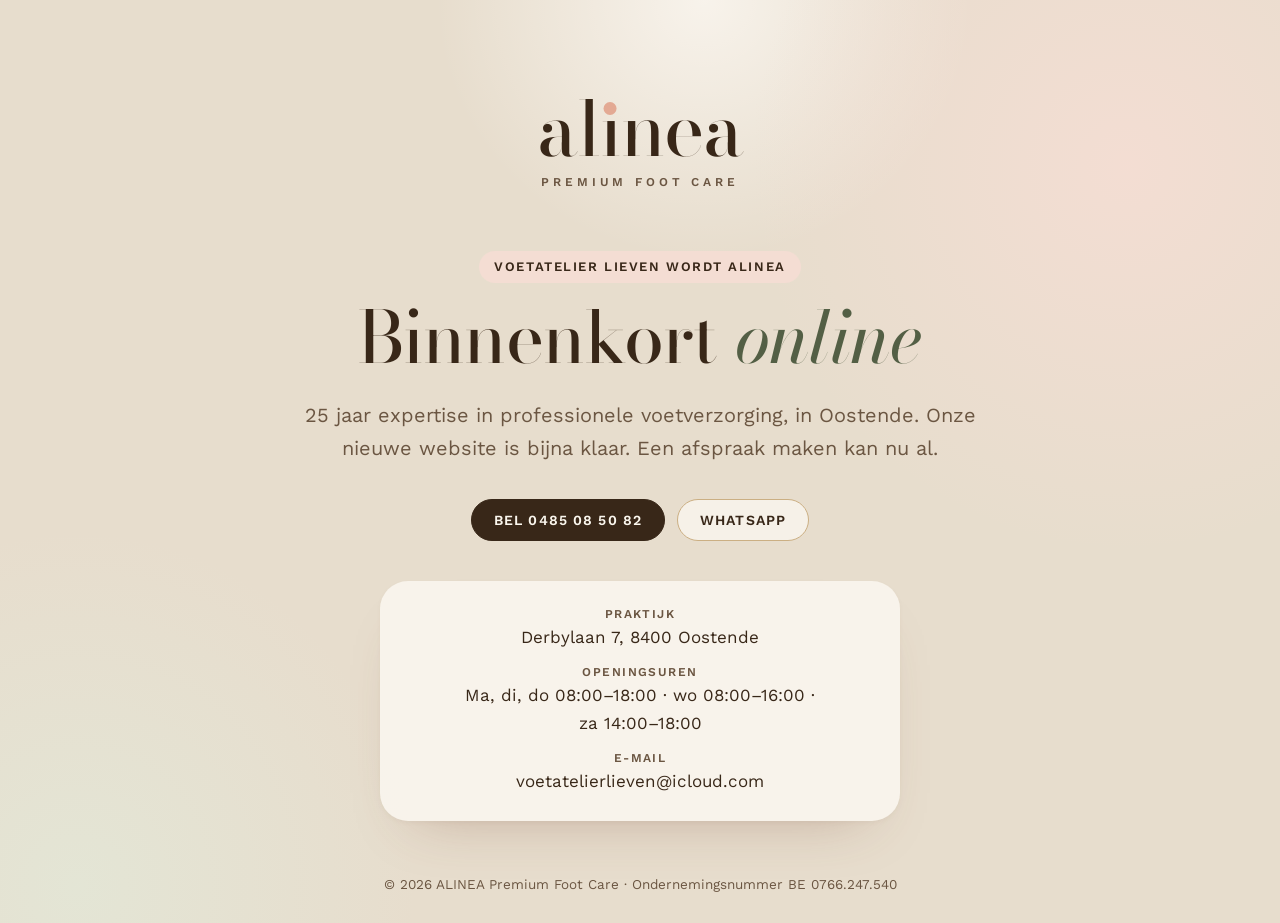
==== commit 0cd97c12: "Nieuw logo en zachtere stijl - Logo opnieuw getekend als vector met transparante achtergrond:   "alı" ====
--- a/index.html
+++ b/index.html
@@ -42,7 +42,7 @@
 <body class="soon-page">
 <main class="soon" id="main">
   <div class="soon-inner">
-    <p class="soon-brand"><b>Alinea</b><small>PREMIUM FOOT CARE</small></p>
+    <p class="soon-brand" role="img" aria-label="ALINEA Premium Foot Care"><b>al<span class="dot-i">ı</span>nea</b><small>PREMIUM FOOT CARE</small></p>
     <p class="eyebrow">Voetatelier Lieven wordt ALINEA</p>
     <h1>Binnenkort <em>online</em></h1>
     <p class="lede">25 jaar expertise in professionele voetverzorging, in Oostende. Onze nieuwe website is bijna klaar. Een afspraak maken kan nu al.</p>
@@ -52,7 +52,7 @@
     </div>
     <dl class="soon-facts">
       <div><dt>Praktijk</dt><dd><a href="https://www.google.com/maps/search/?api=1&amp;query=Derbylaan+7+8400+Oostende" rel="noopener">Derbylaan 7, 8400 Oostende</a></dd></div>
-      <div><dt>Openingsuren</dt><dd>Ma, di, do 08:00–18:00 · wo 08:00–16:00 · za 14:00–18:00</dd></div>
+      <div><dt>Openingsuren</dt><dd><span class="nowrap">Ma, di, do 08:00–18:00</span> · <span class="nowrap">wo 08:00–16:00</span> · <span class="nowrap">za 14:00–18:00</span></dd></div>
       <div><dt>E-mail</dt><dd><a href="mailto:voetatelierlieven@icloud.com">voetatelierlieven@icloud.com</a></dd></div>
     </dl>
   </div>
--- a/assets/style.css
+++ b/assets/style.css
@@ -212,3 +212,81 @@
 .soon-facts a { text-decoration: none; }
 .soon-facts a:hover { text-decoration: underline; }
 .soon-legal { text-align: center; font-size: 13.5px; color: var(--ink-soft); margin: 0; padding: 20px 0 28px; }
+
+/* =========================================================================
+   Zacht & fluffy: classy care, met een vleugje zachtheid (november 2026)
+   ========================================================================= */
+:root {
+  --blush: #f4ddd3;
+  --blush-deep: #e3a993;
+  --cloud: #fffcf8;
+  --sage-mist: #e3e6d6;
+  --radius: 28px;
+  --shadow-soft: 0 28px 60px -36px rgba(120, 72, 52, .38), 0 2px 6px -2px rgba(120, 72, 52, .08);
+}
+
+/* woordmerk: alınea met een blozend puntje op de i */
+.brand b, .soon-brand b { text-transform: lowercase; letter-spacing: -0.01em; }
+.dot-i { position: relative; display: inline-block; }
+.dot-i::after { content: ""; position: absolute; left: 50%; top: .16em; width: .17em; height: .17em; border-radius: 50%; background: var(--blush-deep); transform: translateX(-50%); }
+
+/* labels als zachte pilletjes */
+.eyebrow { display: inline-block; padding: 7px 15px; border-radius: 999px; background: var(--blush); color: var(--ink); letter-spacing: .12em; }
+.band .eyebrow { background: rgba(244, 221, 211, .16); color: var(--blush); }
+
+/* knoppen die licht opveren */
+.btn { transition: transform .25s cubic-bezier(.3, 1.4, .5, 1), box-shadow .25s, background-color .2s, color .2s; }
+.btn:hover { transform: translateY(-2px); box-shadow: 0 16px 30px -16px rgba(56, 39, 24, .5); }
+.btn.ghost { background: rgba(255, 252, 248, .65); border-color: var(--line); }
+.btn.ghost:hover { background: var(--cloud); color: var(--ink); border-color: var(--ink); }
+.btn.light:hover { background: var(--blush); border-color: var(--blush); }
+
+/* wolkachtige achtergronden */
+.hero, .soon-page {
+  background:
+    radial-gradient(42% 60% at 88% 18%, rgba(244, 221, 211, .95), transparent 70%),
+    radial-gradient(38% 55% at 6% 96%, rgba(227, 230, 214, .9), transparent 70%),
+    radial-gradient(30% 40% at 55% 0%, rgba(255, 252, 248, .7), transparent 70%),
+    var(--cream);
+}
+.section.alt {
+  background:
+    radial-gradient(40% 60% at 100% 0%, rgba(244, 221, 211, .55), transparent 70%),
+    radial-gradient(35% 50% at 0% 100%, rgba(227, 230, 214, .6), transparent 70%),
+    var(--cream);
+  border-color: transparent;
+}
+.band { background: radial-gradient(45% 80% at 92% 8%, rgba(227, 169, 147, .28), transparent 65%), radial-gradient(40% 70% at 0% 100%, rgba(83, 95, 69, .35), transparent 70%), var(--ink); }
+
+/* kaarten: rond, zacht, zwevend */
+.today, .advice, .hours-card, .team li { border: 0; border-radius: var(--radius); background: var(--cloud); box-shadow: var(--shadow-soft); }
+.today { border-radius: 36px; }
+
+.treatments { gap: 16px; border-top: 0; }
+.treatments li, .treatments li:nth-child(even) { position: relative; padding: 30px 30px 32px 84px; border: 0; border-radius: 24px; background: var(--cloud); box-shadow: var(--shadow-soft); transition: transform .3s ease; }
+.treatments li::before { content: ""; position: absolute; left: 28px; top: 30px; width: 36px; height: 36px; border-radius: 50%; background: radial-gradient(circle at 35% 30%, #fff, var(--blush) 55%, var(--blush-deep)); }
+.treatments li:hover { transform: translateY(-3px); }
+@media (max-width: 760px) { .treatments li, .treatments li:nth-child(even) { padding: 24px 22px 26px 72px; } .treatments li::before { left: 22px; top: 25px; width: 32px; height: 32px; } }
+
+.prices { background: var(--cloud); border-top: 0; border-radius: var(--radius); padding: 8px clamp(20px, 3vw, 36px); box-shadow: var(--shadow-soft); }
+.prices li:last-child { border-bottom: 0; }
+.prices .price { color: var(--ink); }
+
+.chips li { background: var(--cloud); border-color: transparent; box-shadow: 0 10px 24px -18px rgba(120, 72, 52, .5); }
+.advice .mark { background: var(--blush); color: var(--ink); }
+
+.pillars { background: rgba(244, 221, 211, .14); border-radius: var(--radius); }
+.pillars li { background: rgba(56, 39, 24, .55); }
+.pillars b { color: var(--blush); }
+
+.team .ph { background: radial-gradient(circle at 32% 28%, #fff 0, var(--blush) 48%, #ecc9bb 100%); color: var(--ink); }
+.team .ph.future { background: radial-gradient(circle at 32% 28%, #fff 0, var(--sage-mist) 60%, #d5dac4 100%); }
+
+.soon-facts { border-top: 0; background: rgba(255, 252, 248, .7); border-radius: var(--radius); padding: 26px; box-shadow: var(--shadow-soft); }
+
+@media (prefers-reduced-motion: reduce) {
+  .btn, .treatments li { transition: none; }
+  .btn:hover, .treatments li:hover { transform: none; }
+}
+.soon-brand { display: flex; flex-direction: column; align-items: center; }
+.nowrap { white-space: nowrap; }
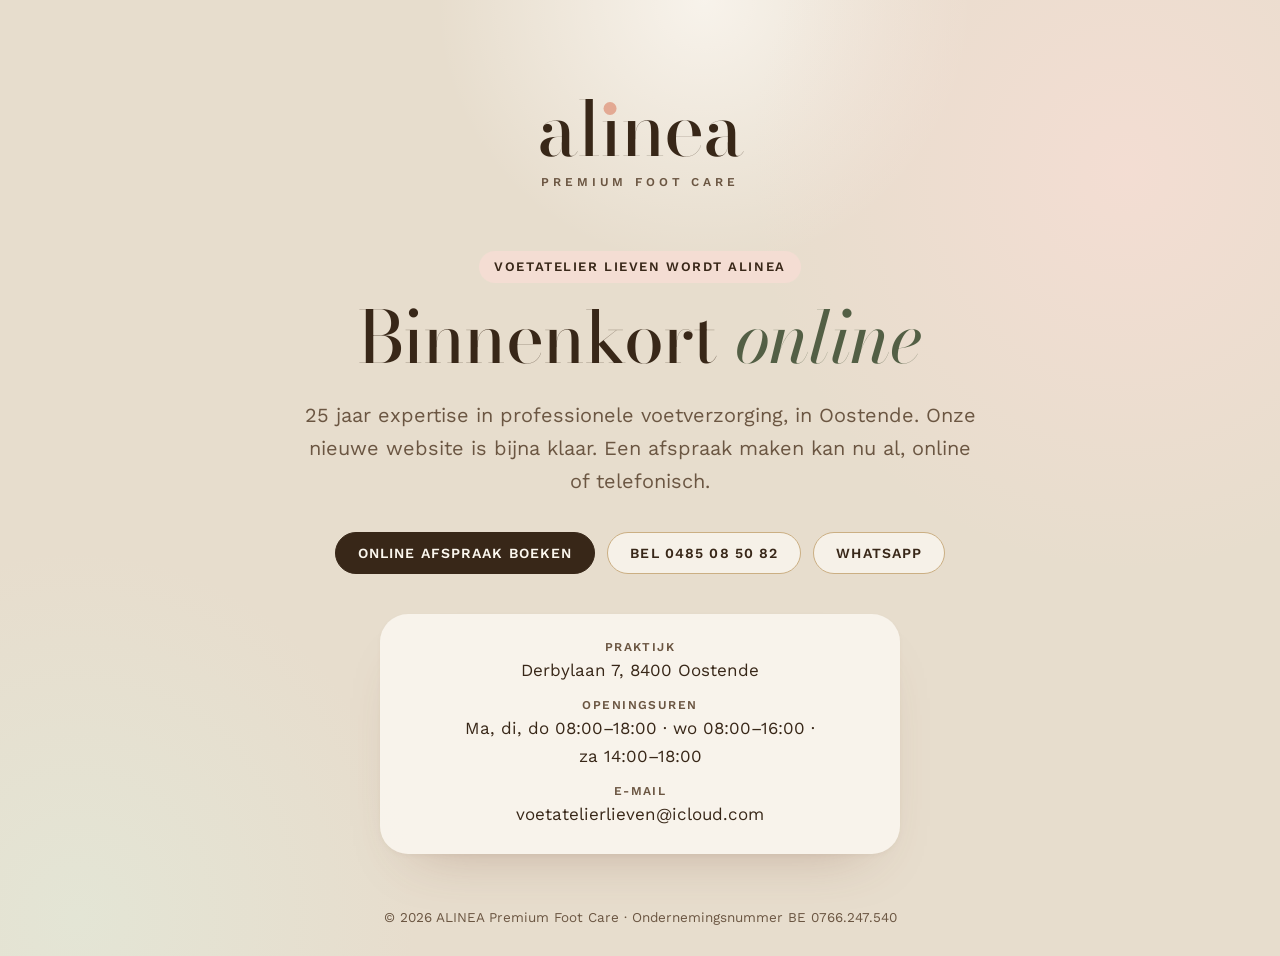
==== commit bcc25772: "Binnenkort-pagina: knop om online een afspraak te boeken Co-Authored-By: Claude Opus 5.5 <noreply@an" ====
--- a/index.html
+++ b/index.html
@@ -45,9 +45,10 @@
     <p class="soon-brand" role="img" aria-label="ALINEA Premium Foot Care"><b>al<span class="dot-i">ı</span>nea</b><small>PREMIUM FOOT CARE</small></p>
     <p class="eyebrow">Voetatelier Lieven wordt ALINEA</p>
     <h1>Binnenkort <em>online</em></h1>
-    <p class="lede">25 jaar expertise in professionele voetverzorging, in Oostende. Onze nieuwe website is bijna klaar. Een afspraak maken kan nu al.</p>
+    <p class="lede">25 jaar expertise in professionele voetverzorging, in Oostende. Onze nieuwe website is bijna klaar. Een afspraak maken kan nu al, online of telefonisch.</p>
     <div class="cta">
-      <a class="btn" href="tel:+32485085082">Bel 0485 08 50 82</a>
+      <a class="btn" href="https://voetatelierlieven.posworld.be/#/listws" rel="noopener">Online afspraak boeken</a>
+      <a class="btn ghost" href="tel:+32485085082">Bel 0485 08 50 82</a>
       <a class="btn ghost" href="https://wa.me/32485085082" rel="noopener">WhatsApp</a>
     </div>
     <dl class="soon-facts">
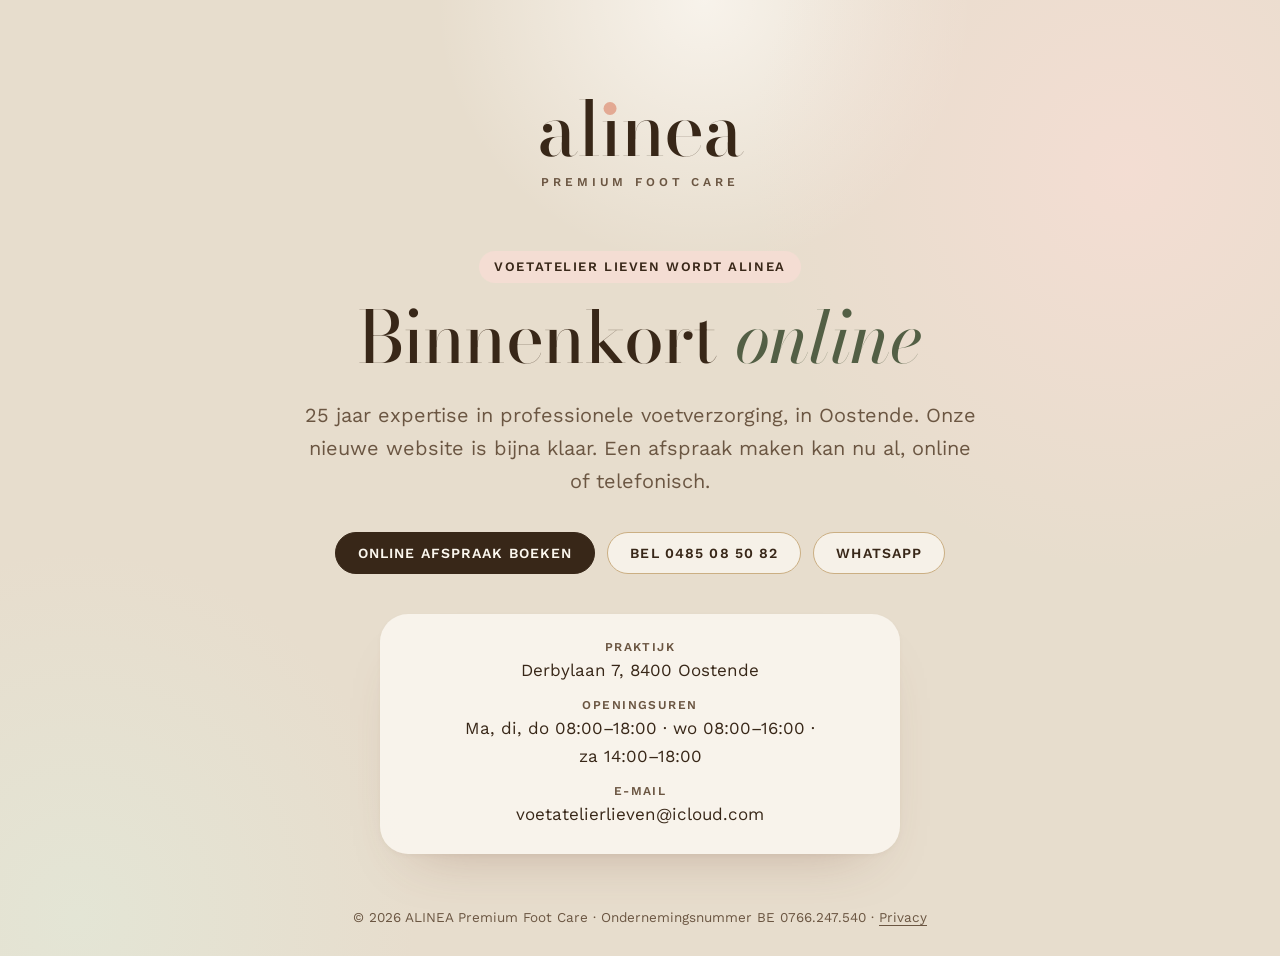
==== commit 408e885c: "Audit 12/11: security.txt; privacyverklaring en wettelijke vermeldingen aangevuld waar nodig Co-Auth" ====
--- a/index.html
+++ b/index.html
@@ -38,6 +38,9 @@
   "address": { "@type": "PostalAddress", "streetAddress": "Derbylaan 7", "postalCode": "8400", "addressLocality": "Oostende", "addressCountry": "BE" }
 }
 </script>
+<!-- Bezoekersstatistieken: Umami (stats.havenlicht.be), anoniem en zonder cookies -->
+<script defer src="https://stats.havenlicht.be/script.js" data-website-id="5608a2b8-8600-407c-8f38-4f717c710b03" data-domains="alineafootcare.be,www.alineafootcare.be"></script>
+<script>document.addEventListener("click",function(e){var a=e.target.closest&&e.target.closest('a[href^="tel:"],a[href^="mailto:"],a[href*="wa.me/"],a[href*="api.whatsapp.com"]');if(!a||!window.umami||a.hasAttribute("data-umami-event"))return;var h=a.getAttribute("href");window.umami.track(h.indexOf("tel:")===0?"bellen":h.indexOf("mailto:")===0?"mail":"whatsapp")});</script>
 </head>
 <body class="soon-page">
 <main class="soon" id="main">
@@ -57,7 +60,7 @@
       <div><dt>E-mail</dt><dd><a href="mailto:voetatelierlieven@icloud.com">voetatelierlieven@icloud.com</a></dd></div>
     </dl>
   </div>
-  <p class="soon-legal">© <span id="yr">2026</span> ALINEA Premium Foot Care · Ondernemingsnummer BE 0766.247.540</p>
+  <p class="soon-legal">© <span id="yr">2026</span> ALINEA Premium Foot Care · Ondernemingsnummer BE 0766.247.540 · <a href="./juridisch.html#privacy">Privacy</a></p>
 </main>
 </body>
 </html>
--- a/assets/style.css
+++ b/assets/style.css
@@ -290,3 +290,20 @@
 }
 .soon-brand { display: flex; flex-direction: column; align-items: center; }
 .nowrap { white-space: nowrap; }
+
+/* Havenlicht-credit (footer). Neemt de tekstkleur van de footer over. */
+.hl-credit { display: inline-flex; align-items: center; gap: .45em; font-size: .85rem; line-height: 1; color: inherit; text-decoration: none; opacity: .85; transition: opacity .2s; }
+.hl-credit:hover, .hl-credit:focus-visible { opacity: 1; }
+.hl-credit:hover span { text-decoration: underline; text-underline-offset: 3px; }
+.hl-credit strong { font-weight: 600; }
+.hl-credit__icon { width: 2.1em; height: 1.7em; flex: none; overflow: visible; }
+/* Fl(3) W 10s: drie schitteringen kort na elkaar, dan donker. */
+.hl-credit__beam { opacity: 0; animation: hl-fl3 10s linear infinite; }
+@keyframes hl-fl3 {
+  0%, 3%, 9%, 18%, 24%, 33%, 39%, 100% { opacity: 0; }
+  6%, 21%, 36% { opacity: .95; }
+}
+@media (prefers-reduced-motion: reduce) { .hl-credit__beam { animation: none; opacity: .6; } }
+.site-foot .credit { margin-top: 18px; }
+.site-foot .hl-credit { font-size: 14px; }
+.site-foot .hl-credit:hover { text-decoration: none; color: var(--paper); }
